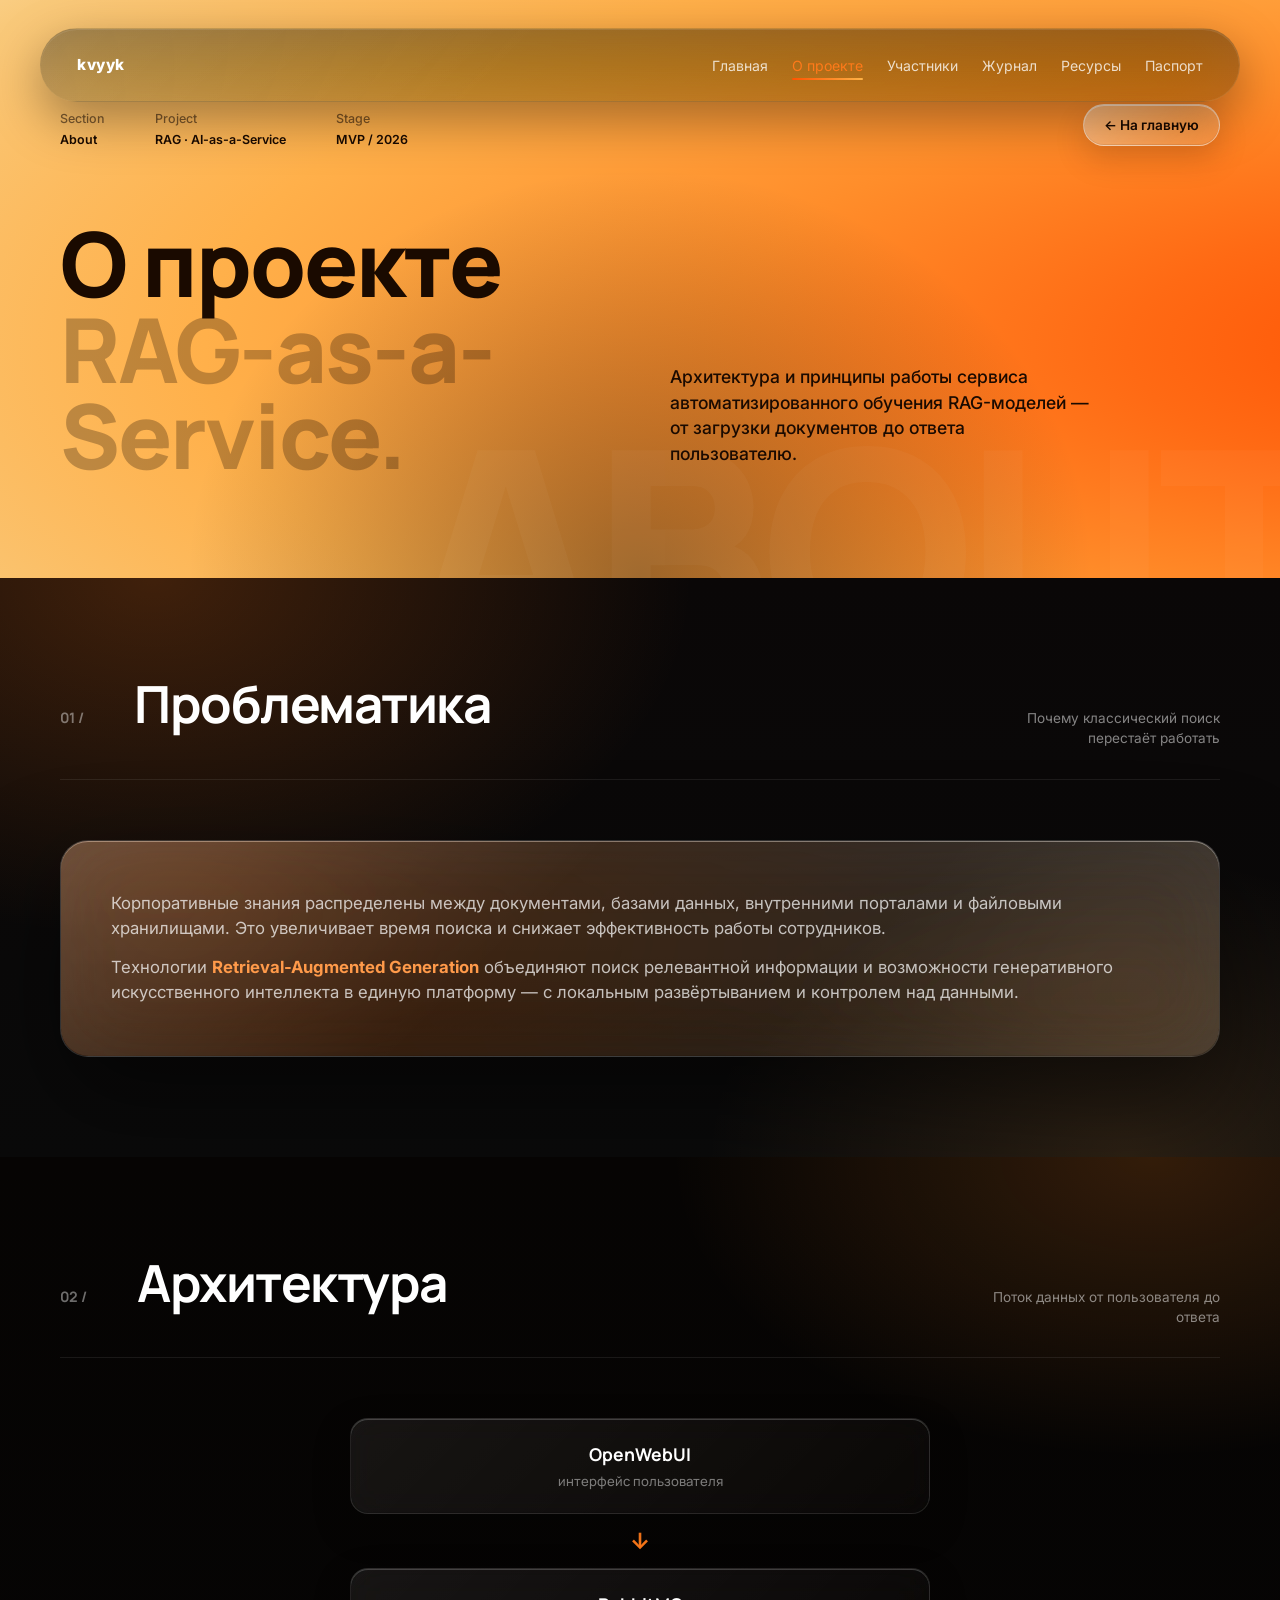
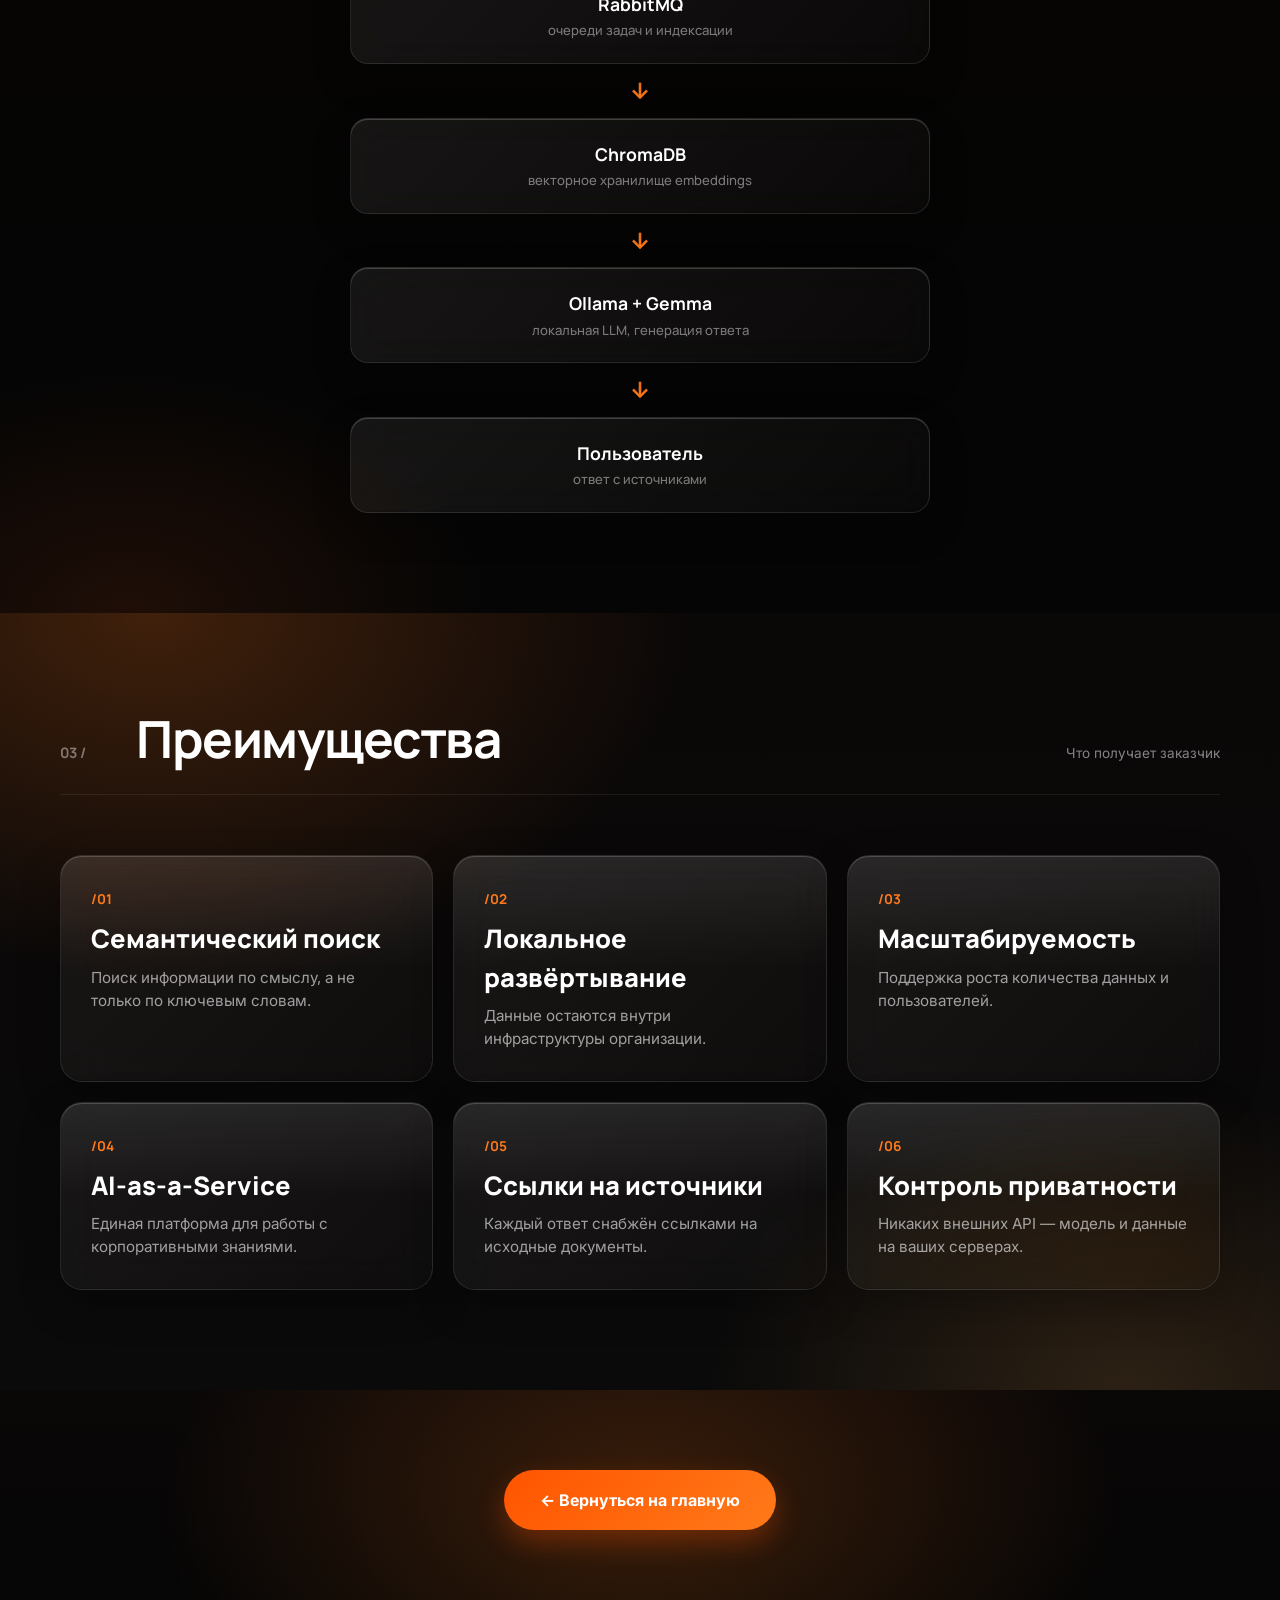
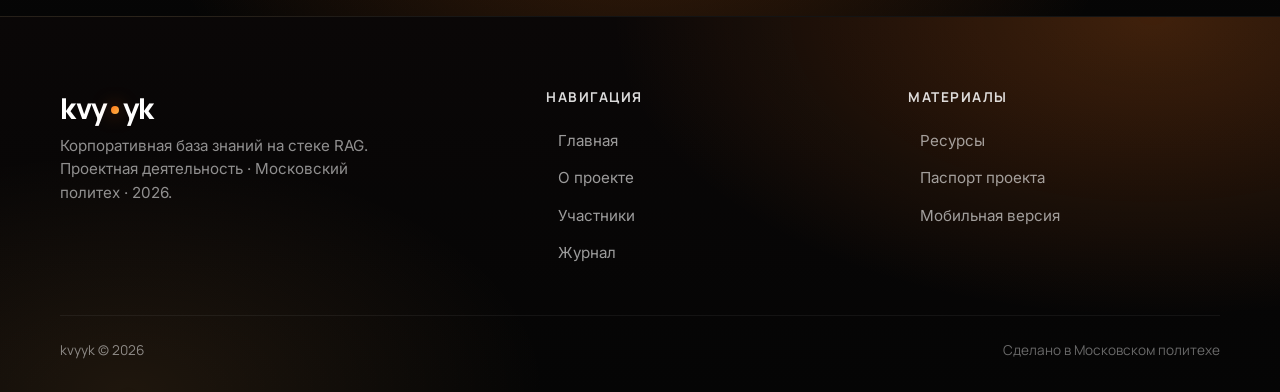
==== site/about.html @ 32741cd5 "chore: add initial project structure" ====
<!DOCTYPE html>
<html lang="ru">
<head>
    <meta charset="UTF-8">
    <meta name="viewport" content="width=device-width, initial-scale=1.0">
    <title>О проекте · kvyyk</title>
    <link rel="stylesheet" href="css/style.css">
    <link href="https://fonts.googleapis.com/css2?family=Inter:wght@300;400;500;600;700;800;900&family=Manrope:wght@400;600;700;800&display=swap" rel="stylesheet">
</head>
<body class="kvyyk-body">

<div id="progress-bar"></div>

<nav class="nb-nav">
    <div class="nb-nav-inner">
        <div class="nb-brand">kvyyk</div>
        <ul class="nb-links">
            <li><a href="index.html">Главная</a></li>
            <li><a href="about.html" class="active-link">О проекте</a></li>
            <li><a href="team.html">Участники</a></li>
            <li><a href="journal.html">Журнал</a></li>
            <li><a href="resources.html">Ресурсы</a></li>
            <li><a href="passport.html">Паспорт</a></li>
        </ul>
        
    </div>
</nav>

<!-- ============ PAGE HERO ============ -->
<section class="nb-page-hero">

    <div class="nb-page-meta">
        <div><span>Section</span><b>About</b></div>
        <div><span>Project</span><b>RAG · AI-as-a-Service</b></div>
        <div><span>Stage</span><b>MVP / 2026</b></div>
    </div>

    <a href="index.html" class="nb-page-back">← На главную</a>

    <div class="nb-page-hero-inner">
        <h1>
            О проекте<br>
            <span class="nb-ghost">RAG-as-a-Service.</span>
        </h1>
        <p class="nb-page-hero-sub">
            Архитектура и принципы работы сервиса
            автоматизированного обучения RAG-моделей —
            от загрузки документов до ответа пользователю.
        </p>
    </div>

    <div class="nb-page-bgmark">ABOUT</div>
</section>

<!-- ============ PROBLEM ============ -->
<section class="nb-sec">
    <div class="nb-container">
        <div class="nb-sec-head">
            <span class="nb-sec-tag">01 /</span>
            <h2>Проблематика</h2>
            <div class="nb-sec-aside">Почему классический поиск перестаёт работать</div>
        </div>

        <div class="nb-glass">
            <p>
                Корпоративные знания распределены между
                документами, базами данных, внутренними порталами
                и файловыми хранилищами. Это увеличивает время поиска
                и снижает эффективность работы сотрудников.
            </p>
            <p>
                Технологии <b style="color:#ff9a4a;">Retrieval-Augmented Generation</b>
                объединяют поиск релевантной информации и возможности
                генеративного искусственного интеллекта в единую платформу —
                с локальным развёртыванием и контролем над данными.
            </p>
        </div>
    </div>
</section>

<!-- ============ ARCHITECTURE ============ -->
<section class="nb-sec alt">
    <div class="nb-container">
        <div class="nb-sec-head">
            <span class="nb-sec-tag">02 /</span>
            <h2>Архитектура</h2>
            <div class="nb-sec-aside">Поток данных от пользователя до ответа</div>
        </div>

        <div class="nb-arch">
            <div class="nb-arch-item">
                OpenWebUI
                <small>интерфейс пользователя</small>
            </div>
            <div class="nb-arch-arrow">↓</div>
            <div class="nb-arch-item">
                RabbitMQ
                <small>очереди задач и индексации</small>
            </div>
            <div class="nb-arch-arrow">↓</div>
            <div class="nb-arch-item">
                ChromaDB
                <small>векторное хранилище embeddings</small>
            </div>
            <div class="nb-arch-arrow">↓</div>
            <div class="nb-arch-item">
                Ollama + Gemma
                <small>локальная LLM, генерация ответа</small>
            </div>
            <div class="nb-arch-arrow">↓</div>
            <div class="nb-arch-item">
                Пользователь
                <small>ответ с источниками</small>
            </div>
        </div>
    </div>
</section>

<!-- ============ ADVANTAGES ============ -->
<section class="nb-sec">
    <div class="nb-container">
        <div class="nb-sec-head">
            <span class="nb-sec-tag">03 /</span>
            <h2>Преимущества</h2>
            <div class="nb-sec-aside">Что получает заказчик</div>
        </div>

        <div class="nb-tech-grid">
            <div class="nb-tech">
                <span class="nb-tech-num">/01</span>
                <h4>Семантический поиск</h4>
                <p>Поиск информации по смыслу, а не только по ключевым словам.</p>
            </div>
            <div class="nb-tech">
                <span class="nb-tech-num">/02</span>
                <h4>Локальное развёртывание</h4>
                <p>Данные остаются внутри инфраструктуры организации.</p>
            </div>
            <div class="nb-tech">
                <span class="nb-tech-num">/03</span>
                <h4>Масштабируемость</h4>
                <p>Поддержка роста количества данных и пользователей.</p>
            </div>
            <div class="nb-tech">
                <span class="nb-tech-num">/04</span>
                <h4>AI-as-a-Service</h4>
                <p>Единая платформа для работы с корпоративными знаниями.</p>
            </div>
            <div class="nb-tech">
                <span class="nb-tech-num">/05</span>
                <h4>Ссылки на источники</h4>
                <p>Каждый ответ снабжён ссылками на исходные документы.</p>
            </div>
            <div class="nb-tech">
                <span class="nb-tech-num">/06</span>
                <h4>Контроль приватности</h4>
                <p>Никаких внешних API — модель и данные на ваших серверах.</p>
            </div>
        </div>
    </div>
</section>

<!-- ============ BACK ============ -->
<section class="nb-back-section">
    <a href="index.html" class="nb-back-btn">← Вернуться на главную</a>
</section>

<footer class="nb-footer">
    <div class="nb-container">
        <div class="nb-footer-grid">
            <div class="nb-footer-brand">
                <h3>kvy<span class="dot"></span>yk</h3>
                <p>Корпоративная база знаний на стеке RAG. Проектная деятельность · Московский политех · 2026.</p>
            </div>
            <div class="nb-footer-col">
                <h4>Навигация</h4>
                <ul>
                    <li><a href="index.html">Главная</a></li>
                    <li><a href="about.html">О проекте</a></li>
                    <li><a href="team.html">Участники</a></li>
                    <li><a href="journal.html">Журнал</a></li>
                </ul>
            </div>
            <div class="nb-footer-col">
                <h4>Материалы</h4>
                <ul>
                    <li><a href="resources.html">Ресурсы</a></li>
                    <li><a href="passport.html">Паспорт проекта</a></li>
                    <li><a href="mobile.html">Мобильная версия</a></li>
                </ul>
            </div>
        </div>
        <div class="nb-footer-bottom">
            <div class="nb-footer-mark">kvyyk © 2026</div>
            <div>Сделано в Московском политехе</div>
        </div>
    </div>
</footer>

<button id="scrollTopBtn">↑</button>
<script src="js/app.js"></script>
</body>
</html>
---- site/css/style.css ----
/* =========================
   RESET
========================= */
*{margin:0;padding:0;box-sizing:border-box;}
html{scroll-behavior:smooth;}

/* =========================
   LIQUID GLASS — frosted matte
   plain frosted glass: heavy blur, soft tint,
   a single diagonal sheen, warm inner glow.
========================= */
:root{
    --glass-blur: 32px;
    --glass-sat: 180%;
    --glass-tint: rgba(255,255,255,.05);
    --glass-border: rgba(255,255,255,.16);
    --glass-edge-top: rgba(255,255,255,.4);
    --glass-edge-bot: rgba(0,0,0,.22);
    --glass-glow: rgba(255,122,26,.28);
}

/* base liquid-glass — use on dark backgrounds */
.liquid{
    position:relative;
    background:
        linear-gradient(180deg,
            rgba(255,255,255,.07) 0%,
            rgba(255,255,255,.02) 60%,
            rgba(0,0,0,.05) 100%);
    backdrop-filter: blur(var(--glass-blur)) saturate(var(--glass-sat));
    -webkit-backdrop-filter: blur(var(--glass-blur)) saturate(var(--glass-sat));
    border: 1px solid var(--glass-border);
    box-shadow:
        inset 0 1px 0 var(--glass-edge-top),
        inset 0 -1px 0 var(--glass-edge-bot),
        inset 0 0 80px rgba(255,255,255,.04),
        0 30px 80px rgba(0,0,0,.4);
    overflow:hidden;
    isolation:isolate;
}
/* single diagonal sheen — catches light across the surface */
.liquid::before{
    content:"";
    position:absolute;
    inset:0;
    background:
        linear-gradient(135deg,
            rgba(255,255,255,.12) 0%,
            rgba(255,255,255,0) 35%,
            rgba(255,255,255,0) 65%,
            rgba(255,255,255,.05) 100%);
    pointer-events:none;
    border-radius:inherit;
    z-index:1;
}
/* slow-drifting warm inner glow */
.liquid::after{
    content:"";
    position:absolute;
    inset:-30%;
    background:
        radial-gradient(circle at 25% 35%,
            var(--glass-glow), transparent 55%),
        radial-gradient(circle at 75% 65%,
            rgba(255,200,140,.16), transparent 55%);
    filter:blur(60px);
    animation:liquidFlow 18s ease-in-out infinite;
    pointer-events:none;
    z-index:0;
    border-radius:inherit;
}
@keyframes liquidFlow{
    0%,100%{transform:translate(0,0) rotate(0deg);}
    33%{transform:translate(4%,-3%) rotate(60deg);}
    66%{transform:translate(-3%,4%) rotate(140deg);}
}
.liquid > *{position:relative;z-index:2;}

/* light-tinted frosted glass — for orange/light backgrounds */
.liquid-light{
    position:relative;
    background:
        linear-gradient(180deg,
            rgba(255,255,255,.4) 0%,
            rgba(255,255,255,.18) 60%,
            rgba(255,255,255,.08) 100%);
    backdrop-filter: blur(24px) saturate(180%);
    -webkit-backdrop-filter: blur(24px) saturate(180%);
    border:1px solid rgba(255,255,255,.5);
    box-shadow:
        inset 0 1px 0 rgba(255,255,255,.6),
        inset 0 -1px 0 rgba(0,0,0,.1),
        0 25px 55px rgba(80,30,0,.25);
    overflow:hidden;
    isolation:isolate;
}
.liquid-light::before{
    content:"";
    position:absolute;
    inset:0;
    background:linear-gradient(135deg,
        rgba(255,255,255,.3) 0%,
        rgba(255,255,255,0) 40%);
    pointer-events:none;
    border-radius:inherit;
    z-index:1;
}
.liquid-light > *{position:relative;z-index:2;}
body{
    font-family:'Inter',sans-serif;
    background:#0b0b0b;
    color:#0d0d0d;
    line-height:1.5;
    overflow-x:hidden;
    -webkit-font-smoothing:antialiased;
}

/* scrollbar */
::-webkit-scrollbar{width:10px;}
::-webkit-scrollbar-track{background:#0b0b0b;}
::-webkit-scrollbar-thumb{
    background:linear-gradient(180deg,#ff7a1a,#ffb347);
    border-radius:20px;
}

/* =========================
   NAV
========================= */
.nb-nav{
    position:fixed;
    top:0;left:0;right:0;
    z-index:999;
    padding:28px 40px;
    display:flex;
    justify-content:center;
    pointer-events:none;
}
.nb-nav-inner{
    pointer-events:all;
    width:100%;
    max-width:1220px;
    display:flex;
    align-items:center;
    justify-content:space-between;
    gap:24px;
    padding:22px 36px;
    min-height:74px;
    border-radius:999px;
    background:
        linear-gradient(180deg,
            rgba(20,20,20,.42),
            rgba(20,20,20,.28));
    backdrop-filter:blur(36px) saturate(140%);
    -webkit-backdrop-filter:blur(36px) saturate(140%);
    border:1px solid rgba(255,255,255,.08);
    box-shadow:
        inset 0 1px 0 rgba(255,255,255,.10),
        0 18px 50px rgba(0,0,0,.35);
    transition:transform .4s ease, background .3s ease, max-width .4s ease, box-shadow .3s;
    position:relative;
    overflow:hidden;
}
.nb-nav-inner::before{
    content:"";
    position:absolute;
    inset:0;
    background:linear-gradient(135deg,
        rgba(255,255,255,.06) 0%,
        rgba(255,255,255,0) 40%);
    pointer-events:none;
    border-radius:inherit;
}
.nb-nav-inner > *{position:relative;z-index:2;}
.nb-nav-inner.scrolled{
    max-width:980px;
    background:
        linear-gradient(180deg,
            rgba(20,20,20,.55),
            rgba(20,20,20,.38));
    box-shadow:
        inset 0 1px 0 rgba(255,255,255,.12),
        0 22px 60px rgba(0,0,0,.5);
}
.nb-brand{
    font-weight:800;
    letter-spacing:.5px;
    color:#fff;
    font-size:.95rem;
}
.nb-links{
    list-style:none;
    display:flex;
    gap:24px;
}
.nb-links a{
    color:rgba(255,255,255,.78);
    text-decoration:none;
    font-size:.88rem;
    transition:color .25s ease;
    position:relative;
}
.nb-links a::after{
    content:"";
    position:absolute;
    left:50%;bottom:-6px;
    width:0;height:2px;
    background:linear-gradient(90deg,#ff5400,#ffb347);
    border-radius:2px;
    transition:width .3s ease, left .3s ease;
}
.nb-links a:hover::after,
.nb-links a.active-link::after{
    width:100%;
    left:0;
}
.nb-links a:hover,.active-link{color:#fff !important;}
.nb-mob-btn{
    transition:transform .25s ease, box-shadow .3s ease;
}
.nb-mob-btn:hover{
    transform:scale(1.06) translateY(-1px);
    box-shadow:0 8px 24px rgba(255,255,255,.25);
}
.nb-mob-btn{
    color:#0b0b0b;
    background:#fff;
    text-decoration:none;
    padding:9px 18px;
    border-radius:999px;
    font-weight:700;
    font-size:.82rem;
}

/* =========================
   HERO — orange/amber gradient
========================= */
.nb-hero{
    position:relative;
    min-height:1180px;
    padding:140px 60px 100px;
    overflow:hidden;
    background:
        radial-gradient(ellipse 70% 60% at 65% 25%,
            #ff4d00 0%,
            #ff6a14 25%,
            #ff8d2a 45%,
            #ffb04a 65%,
            #f9c97a 85%,
            #ffe0a8 100%
        );
    color:#1a0a00;
    background-size:180% 180%;
    animation:nbGradientShift 18s ease-in-out infinite;
}
/* animated grain overlay */
.nb-hero::before{
    content:"";
    position:absolute;
    inset:0;
    background:
        radial-gradient(circle at 20% 80%,
            rgba(255,255,255,.18),transparent 30%),
        radial-gradient(circle at 80% 20%,
            rgba(255,80,0,.22),transparent 35%);
    mix-blend-mode:overlay;
    pointer-events:none;
    animation:nbBlobFloat 12s ease-in-out infinite;
    z-index:0;
}
@keyframes nbBlobFloat{
    0%,100%{transform:translate(0,0) scale(1);}
    33%{transform:translate(4%,-3%) scale(1.05);}
    66%{transform:translate(-3%,4%) scale(.97);}
}
.nb-cursor-glow{
    position:absolute;
    width:520px;height:520px;
    border-radius:50%;
    background:radial-gradient(circle,
        rgba(255,255,255,.28),
        rgba(255,255,255,0) 60%);
    transform:translate(-50%,-50%);
    pointer-events:none;
    opacity:0;
    transition:opacity .35s ease;
    mix-blend-mode:overlay;
    z-index:2;
}

/* giant translucent brand */
.nb-bg-brand{
    position:absolute;
    left:50%;top:55%;
    transform:translate(-50%,-50%);
    font-family:'Manrope',sans-serif;
    font-weight:900;
    font-size:clamp(140px,22vw,360px);
    letter-spacing:-10px;
    color:rgba(255,255,255,.18);
    pointer-events:none;
    white-space:nowrap;
    line-height:.85;
    z-index:1;
    animation:nbBrandBreath 6s ease-in-out infinite;
}
@keyframes nbBrandBreath{
    0%,100%{opacity:.5;letter-spacing:-10px;}
    50%{opacity:.85;letter-spacing:-6px;}
}

/* top meta */
.nb-meta-strip{
    position:relative;
    z-index:5;
    display:grid;
    grid-template-columns:repeat(4,1fr);
    gap:24px;
    padding-bottom:50px;
    border-bottom:1px solid rgba(0,0,0,.0);
}
.nb-meta-col{
    opacity:0;
    animation:nbFadeUp .8s ease forwards;
    display:flex;
    flex-direction:column;
    gap:2px;
    font-size:.78rem;
}
.nb-meta-col:nth-child(1){animation-delay:.05s;}
.nb-meta-col:nth-child(2){animation-delay:.15s;}
.nb-meta-col:nth-child(3){animation-delay:.25s;}
.nb-meta-col:nth-child(4){animation-delay:.35s;}
.nb-meta-label{
    color:rgba(20,8,0,.55);
    font-weight:500;
}
.nb-meta-val{
    color:#1a0a00;
    font-weight:600;
}
.nb-meta-mark{
    text-align:right;
    font-family:'Manrope',sans-serif;
    font-weight:900;
    font-size:.88rem;
    line-height:1.05;
    letter-spacing:.5px;
}
.nb-meta-mark span{display:block;}

/* hero grid */
.nb-hero-grid{
    position:relative;
    z-index:5;
    display:grid;
    grid-template-columns:1.4fr 1fr;
    gap:60px;
    align-items:start;
    margin-top:30px;
}
.nb-headline{
    font-family:'Manrope',sans-serif;
    font-size:clamp(48px,6.2vw,100px);
    font-weight:800;
    line-height:.96;
    letter-spacing:-2px;
    color:#1a0a00;
    opacity:0;
    animation:nbHeadlineIn 1s .1s cubic-bezier(.2,.8,.2,1) forwards;
}
@keyframes nbHeadlineIn{
    0%{opacity:0;transform:translateY(30px);filter:blur(8px);}
    100%{opacity:1;transform:translateY(0);filter:blur(0);}
}
.nb-ghost{
    color:rgba(26,10,0,.28);
    font-weight:800;
    display:inline-block;
    animation:nbGhostBreath 5s ease-in-out infinite;
}
@keyframes nbGhostBreath{
    0%,100%{color:rgba(26,10,0,.28);}
    50%{color:rgba(26,10,0,.42);}
}
.nb-sub{
    font-size:1.15rem;
    color:#1a0a00;
    max-width:380px;
    margin-top:14px;
    line-height:1.4;
    font-weight:500;
    opacity:0;
    animation:nbFadeUp 1s .35s ease forwards;
}
@keyframes nbFadeUp{
    0%{opacity:0;transform:translateY(20px);}
    100%{opacity:1;transform:translateY(0);}
}

/* side meta — plain text */
.nb-side{
    position:absolute;
    z-index:5;
    font-size:.78rem;
    color:#1a0a00;
    display:flex;
    flex-direction:column;
    gap:140px;
    max-width:160px;
    opacity:0;
    animation:nbFadeUp .9s .4s ease forwards;
}
.nb-side-left{
    left:60px;
    top:440px;
}
.nb-side-right{
    right:60px;
    top:420px;
    text-align:right;
}
.nb-side-row{display:flex;flex-direction:column;gap:2px;}
.nb-side-row-mid{margin-top:0;}
.nb-side-label{color:rgba(20,8,0,.55);font-weight:500;}
.nb-side-val{color:#1a0a00;font-weight:600;line-height:1.4;}

/* hide side-meta when viewport can't fit them next to phone */
@media(max-width:1400px){
    .nb-side{display:none;}
}

/* ==========================================
   ANDROID PHONE — RAG UI in center
========================================== */
.nb-phone-wrap{
    position:relative;
    z-index:3;
    width:100%;
    display:flex;
    justify-content:center;
    margin-top:0;
    opacity:0;
    animation:nbPhoneIntro 1.2s .2s cubic-bezier(.2,.8,.2,1) forwards;
}
@keyframes nbPhoneIntro{
    0%{opacity:0;transform:translateY(40px) scale(.92) rotateX(8deg);}
    100%{opacity:1;transform:translateY(0) scale(1) rotateX(0);}
}
.nb-phone-glow{
    position:absolute;
    width:520px;height:520px;
    top:80px;left:50%;
    transform:translateX(-50%);
    background:radial-gradient(circle,
        rgba(255,80,0,.45),
        rgba(255,80,0,0) 65%);
    filter:blur(40px);
    pointer-events:none;
    animation:nbGlowPulse 4s ease-in-out infinite;
}
@keyframes nbGlowPulse{
    0%,100%{opacity:.7;transform:translateX(-50%) scale(1);}
    50%{opacity:1;transform:translateX(-50%) scale(1.15);}
}

.nb-phone{
    position:relative;
    width:300px;
    height:620px;
    background:#0d0d0d;
    border-radius:46px;
    padding:14px 10px 10px;
    box-shadow:
        0 0 0 3px #1a1a1a,
        0 0 0 5px rgba(255,255,255,.08),
        0 30px 80px rgba(80,30,0,.55),
        inset 0 0 0 2px rgba(255,255,255,.04);
    display:flex;
    flex-direction:column;
    overflow:hidden;
    color:#fff;
    font-family:'Inter',sans-serif;
    animation:nbPhoneFloat 6s ease-in-out infinite;
    transition:transform .4s ease;
}
@keyframes nbPhoneFloat{
    0%,100%{transform:translateY(0) rotate(-.5deg);}
    50%{transform:translateY(-14px) rotate(.5deg);}
}
.nb-phone:hover{
    animation-play-state:paused;
    transform:translateY(-10px) scale(1.02);
}
.nb-phone-notch{
    position:absolute;
    top:8px;left:50%;
    transform:translateX(-50%);
    width:100px;height:26px;
    background:#000;
    border-radius:18px;
    z-index:10;
}

/* status bar */
.nb-status{
    display:flex;
    justify-content:space-between;
    align-items:center;
    padding:4px 16px 8px;
    font-size:11px;
    font-weight:600;
    color:#fff;
}
.nb-status-time{font-weight:700;}
.nb-status-icons{display:flex;align-items:center;gap:4px;}
.nb-dot{width:4px;height:4px;border-radius:50%;background:#fff;}
.nb-dot.dark{background:#0d0d0d;}
.nb-bat{
    width:18px;height:9px;
    border:1px solid #fff;
    border-radius:2px;
    position:relative;
    background:linear-gradient(90deg,#fff 70%,transparent 70%);
}
.nb-bat.dark{
    border-color:#0d0d0d;
    background:linear-gradient(90deg,#0d0d0d 70%,transparent 70%);
}

/* app header */
.nb-app-head{
    display:flex;
    align-items:center;
    gap:10px;
    padding:6px 14px 12px;
    border-bottom:1px solid rgba(255,255,255,.06);
}
.nb-app-burger{
    display:flex;
    flex-direction:column;
    gap:3px;
    cursor:pointer;
}
.nb-app-burger span{
    width:16px;height:2px;
    background:#fff;
    border-radius:2px;
}
.nb-app-title{
    flex:1;
    display:flex;
    flex-direction:column;
    line-height:1.1;
}
.nb-app-name{font-weight:700;font-size:13px;}
.nb-app-sub{font-size:10px;color:#ff9a4a;}
.nb-app-avatar{
    width:28px;height:28px;
    border-radius:50%;
    background:linear-gradient(135deg,#ff7a1a,#ffb347);
    color:#1a0a00;
    font-size:10px;
    font-weight:800;
    display:flex;
    align-items:center;
    justify-content:center;
}

/* chat area */
.nb-chat{
    flex:1;
    padding:12px;
    display:flex;
    flex-direction:column;
    gap:10px;
    overflow:hidden;
    background:
        radial-gradient(circle at 20% 0%,
            rgba(255,90,0,.10),
            transparent 50%),
        #0d0d0d;
}
.nb-chat-pill{
    align-self:center;
    font-size:9px;
    padding:3px 10px;
    border-radius:999px;
    background:rgba(255,255,255,.06);
    color:rgba(255,255,255,.55);
    font-weight:500;
}

.nb-msg{
    display:flex;
    gap:6px;
    align-items:flex-start;
    opacity:0;
    animation:nbMsgIn .55s cubic-bezier(.2,.8,.2,1) forwards;
}
.nb-chat .nb-chat-pill{
    opacity:0;
    animation:nbMsgIn .55s 1s ease forwards;
}
.nb-chat .nb-msg:nth-of-type(2){animation-delay:1.4s;}
.nb-chat .nb-msg:nth-of-type(3){animation-delay:2.4s;}
.nb-chat .nb-msg:nth-of-type(4){animation-delay:3.4s;}
@keyframes nbMsgIn{
    0%{opacity:0;transform:translateY(12px) scale(.96);}
    100%{opacity:1;transform:translateY(0) scale(1);}
}
.nb-msg-user{justify-content:flex-end;}
.nb-msg-bot{justify-content:flex-start;}

.nb-bot-avatar{
    width:22px;height:22px;
    border-radius:50%;
    background:#1a1a1a;
    border:1px solid rgba(255,122,26,.5);
    display:flex;
    align-items:center;
    justify-content:center;
    flex-shrink:0;
}
.nb-bot-avatar svg{width:12px;height:12px;}
.nb-bot-avatar-typing{
    animation:pulseGlow 1.4s infinite;
}
@keyframes pulseGlow{
    0%,100%{box-shadow:0 0 0 0 rgba(255,122,26,.5);}
    50%{box-shadow:0 0 0 4px rgba(255,122,26,0);}
}

.nb-bubble{
    max-width:78%;
    padding:9px 11px;
    border-radius:14px;
    font-size:11.5px;
    line-height:1.35;
}
.nb-bubble-user{
    background:linear-gradient(135deg,#ff7a1a,#ff5400);
    color:#fff;
    border-bottom-right-radius:4px;
    font-weight:500;
}
.nb-bubble-bot{
    background:#1a1a1a;
    border:1px solid rgba(255,255,255,.06);
    color:rgba(255,255,255,.92);
    border-bottom-left-radius:4px;
}
.nb-bubble-bot p{margin:0 0 6px;}
.nb-bubble-bot b{color:#ff9a4a;font-weight:700;}
.nb-bubble-list{
    list-style:none;
    margin:6px 0;
    padding:0;
    display:flex;
    flex-direction:column;
    gap:3px;
}
.nb-bubble-list li{
    font-size:10.5px;
    padding-left:10px;
    position:relative;
    color:rgba(255,255,255,.85);
}
.nb-bubble-list li::before{
    content:"";
    position:absolute;
    left:0;top:6px;
    width:4px;height:4px;
    border-radius:50%;
    background:#ff7a1a;
}

/* sources */
.nb-sources{
    display:flex;
    flex-wrap:wrap;
    gap:4px;
    margin-top:8px;
    padding-top:8px;
    border-top:1px dashed rgba(255,255,255,.08);
}
.nb-source-chip{
    display:inline-flex;
    align-items:center;
    gap:4px;
    padding:3px 7px 3px 3px;
    border-radius:999px;
    background:rgba(255,122,26,.12);
    border:1px solid rgba(255,122,26,.3);
    font-size:9.5px;
    color:#ffb377;
    font-weight:500;
}
.nb-source-num{
    width:13px;height:13px;
    border-radius:50%;
    background:#ff7a1a;
    color:#fff;
    display:flex;
    align-items:center;
    justify-content:center;
    font-size:8.5px;
    font-weight:700;
}

/* typing dots */
.nb-bubble-typing{
    display:flex;
    gap:4px;
    padding:10px 12px;
}
.nb-typ{
    width:6px;height:6px;
    border-radius:50%;
    background:#ff7a1a;
    animation:typ 1.2s infinite;
}
.nb-typ:nth-child(2){animation-delay:.2s;}
.nb-typ:nth-child(3){animation-delay:.4s;}
@keyframes typ{
    0%,60%,100%{opacity:.3;transform:translateY(0);}
    30%{opacity:1;transform:translateY(-3px);}
}

/* composer */
.nb-composer{
    display:flex;
    align-items:center;
    gap:6px;
    padding:8px 10px 6px;
    background:#0d0d0d;
    border-top:1px solid rgba(255,255,255,.06);
}
.nb-comp-btn,.nb-comp-mic{
    width:30px;height:30px;
    border-radius:50%;
    border:none;
    cursor:pointer;
    display:flex;
    align-items:center;
    justify-content:center;
    flex-shrink:0;
}
.nb-comp-btn{
    background:rgba(255,255,255,.08);
    color:#fff;
    font-size:14px;
}
.nb-comp-mic{
    background:linear-gradient(135deg,#ff7a1a,#ff5400);
}
.nb-comp-mic svg{width:14px;height:14px;}
.nb-comp-field{
    flex:1;
    height:30px;
    border-radius:999px;
    background:rgba(255,255,255,.06);
    border:1px solid rgba(255,255,255,.08);
    padding:0 12px;
    display:flex;
    align-items:center;
    font-size:11px;
    color:rgba(255,255,255,.45);
}

.nb-home-ind{
    width:80px;height:4px;
    border-radius:4px;
    background:rgba(255,255,255,.6);
    margin:6px auto 0;
}
.nb-home-ind.dark{background:rgba(0,0,0,.3);}

/* floating FABs */
.nb-fab-stack{
    position:absolute;
    right:80px;
    bottom:120px;
    display:flex;
    flex-direction:column;
    gap:14px;
    z-index:5;
}
.nb-fab{
    width:58px;height:58px;
    border-radius:50%;
    background:
        radial-gradient(circle at 35% 30%,
            rgba(255,255,255,.16),
            rgba(255,255,255,.04) 60%,
            rgba(0,0,0,.05) 100%);
    backdrop-filter:blur(28px) saturate(160%);
    -webkit-backdrop-filter:blur(28px) saturate(160%);
    border:1px solid rgba(255,255,255,.20);
    display:flex;
    align-items:center;
    justify-content:center;
    color:#fff;
    font-weight:600;
    font-size:1rem;
    box-shadow:
        inset 0 1px 0 rgba(255,255,255,.22),
        0 16px 38px rgba(0,0,0,.35),
        0 0 0 1px rgba(255,255,255,.04);
    cursor:pointer;
    transition:transform .4s cubic-bezier(.2,.8,.2,1),
               box-shadow .4s cubic-bezier(.2,.8,.2,1),
               border-color .3s;
    opacity:0;
    animation:nbFabIn .8s ease forwards, nbFabFloat 4s ease-in-out infinite;
    position:relative;
    overflow:hidden;
    isolation:isolate;
}
/* soft diagonal sheen */
.nb-fab::before{
    content:"";
    position:absolute;
    inset:0;
    background:linear-gradient(135deg,
        rgba(255,255,255,.10) 0%,
        rgba(255,255,255,0) 45%);
    pointer-events:none;
    border-radius:inherit;
    z-index:1;
}
/* warm halo on hover */
.nb-fab::after{
    content:"";
    position:absolute;
    inset:-4px;
    border-radius:inherit;
    background:radial-gradient(circle,
        rgba(255,122,26,.55), transparent 70%);
    opacity:0;
    transition:opacity .4s ease;
    z-index:-1;
    pointer-events:none;
    filter:blur(10px);
}
.nb-fab > *{position:relative;z-index:2;}
.nb-fab:nth-child(1){animation-delay:.6s,1s;}
.nb-fab:nth-child(2){animation-delay:.75s,1.4s;}
.nb-fab:nth-child(3){animation-delay:.9s,1.8s;}
@keyframes nbFabIn{
    0%{opacity:0;transform:translateX(20px) scale(.7);}
    100%{opacity:1;transform:translateX(0) scale(1);}
}
@keyframes nbFabFloat{
    0%,100%{transform:translateY(0);}
    50%{transform:translateY(-6px);}
}
.nb-fab:hover{
    transform:scale(1.12);
    border-color:rgba(255,170,80,.45);
    box-shadow:
        inset 0 1px 0 rgba(255,255,255,.28),
        0 22px 50px rgba(255,90,20,.35),
        0 0 0 1px rgba(255,170,80,.3);
}
.nb-fab:hover::after{opacity:1;}
.nb-fab:active{transform:scale(.96);transition-duration:.15s;}

/* =========================
   DARK INSIGHTS BLOCK
========================= */
.nb-dark{
    background:#0a0707;
    color:#fff;
    padding:80px 60px 120px;
    position:relative;
    overflow:hidden;
    isolation:isolate;
}
/* drifting, blurred gradient blobs — animated out-of-focus backdrop */
.nb-dark::before{
    content:"";
    position:absolute;
    inset:-25%;
    background:
        radial-gradient(closest-side at 22% 28%,
            rgba(255,122,26,1), transparent 70%),
        radial-gradient(closest-side at 78% 18%,
            rgba(255,90,20,.95), transparent 70%),
        radial-gradient(closest-side at 65% 72%,
            rgba(255,170,80,.9), transparent 70%),
        radial-gradient(closest-side at 18% 80%,
            rgba(220,60,10,.85), transparent 70%),
        radial-gradient(closest-side at 50% 50%,
            rgba(255,140,40,.7), transparent 75%);
    filter:blur(90px) saturate(170%);
    animation:nbDarkDrift 22s ease-in-out infinite;
    pointer-events:none;
    z-index:0;
}
/* very subtle vignette so text stays readable but color reads through */
.nb-dark::after{
    content:"";
    position:absolute;
    inset:0;
    background:
        radial-gradient(ellipse at center,
            transparent 55%,
            rgba(0,0,0,.35) 100%);
    pointer-events:none;
    z-index:0;
}
.nb-dark > *{position:relative;z-index:1;}
@keyframes nbDarkDrift{
    0%,100%{transform:translate(0,0) scale(1);filter:blur(110px) saturate(140%) hue-rotate(0deg);}
    33%{transform:translate(3%,-2%) scale(1.08);filter:blur(120px) saturate(150%) hue-rotate(-8deg);}
    66%{transform:translate(-2%,3%) scale(.96);filter:blur(100px) saturate(135%) hue-rotate(6deg);}
}
.nb-dark-meta{
    display:flex;
    justify-content:space-between;
    font-size:.78rem;
    color:rgba(255,255,255,.45);
    padding-bottom:60px;
    border-bottom:1px solid rgba(255,255,255,.06);
}
.nb-dark-grid{
    display:grid;
    grid-template-columns:200px 1fr;
    gap:40px;
    margin-top:60px;
    align-items:start;
}
.nb-dark-num{
    font-family:'Manrope',sans-serif;
    font-weight:700;
    font-size:.95rem;
    color:rgba(255,255,255,.55);
}
.nb-dark-num-label{
    color:#fff;
    margin-top:6px;
    font-weight:700;
}
.nb-insights-tag{
    display:inline-flex;
    align-items:center;
    gap:8px;
    font-size:.85rem;
    color:rgba(255,255,255,.85);
    margin-bottom:30px;
    padding:6px 16px 6px 6px;
    border:1px solid rgba(255,255,255,.16);
    border-radius:999px;
    background:
        linear-gradient(135deg,
            rgba(255,255,255,.08),
            rgba(255,255,255,.02));
    backdrop-filter:blur(18px) saturate(180%);
    -webkit-backdrop-filter:blur(18px) saturate(180%);
    box-shadow:
        inset 0 1px 0 rgba(255,255,255,.22),
        inset 0 -1px 0 rgba(0,0,0,.15),
        0 10px 30px rgba(0,0,0,.3);
}
.nb-ins-ico{
    width:22px;height:22px;
    border-radius:50%;
    background:rgba(255,255,255,.1);
    display:inline-flex;
    align-items:center;
    justify-content:center;
}
.nb-dark-headline h2{
    font-family:'Manrope',sans-serif;
    font-weight:700;
    font-size:clamp(34px,4.5vw,68px);
    line-height:1.05;
    letter-spacing:-1.5px;
}
.nb-muted{color:rgba(255,255,255,.42);}

/* second phone */
.nb-phone2-wrap{
    position:relative;
    margin-top:80px;
    display:flex;
    justify-content:center;
    align-items:center;
    gap:60px;
}
.nb-phone-dark{
    background:#fafafa;
    color:#0d0d0d;
    box-shadow:
        0 0 0 3px #1a1a1a,
        0 0 0 5px rgba(255,255,255,.05),
        0 30px 80px rgba(0,0,0,.6);
}
.nb-phone-dark .nb-status{color:#0d0d0d;}
.nb-phone-dark .nb-phone-notch{background:#0d0d0d;}
.nb-app-head-dark{
    border-bottom:1px solid rgba(0,0,0,.06);
    justify-content:space-between;
}
.nb-brand-mini{
    font-family:'Manrope',sans-serif;
    font-weight:800;
    color:#0d0d0d;
    font-size:13px;
    letter-spacing:.5px;
}
.nb-app-avatar-dark{
    background:linear-gradient(135deg,#ff7a1a,#ff5400);
    color:#fff;
}

.nb-search-bar{
    margin:14px 14px 0;
    padding:10px 12px;
    border-radius:999px;
    background:#fff;
    border:1px solid rgba(255,122,26,.5);
    display:flex;
    align-items:center;
    justify-content:space-between;
    font-size:11px;
    color:#5a5a5a;
    box-shadow:0 0 0 4px rgba(255,122,26,.08);
}
.nb-search-text b{color:#0d0d0d;font-weight:700;}
.nb-search-mic{
    width:22px;height:22px;
    border-radius:50%;
    background:linear-gradient(135deg,#ff7a1a,#ff5400);
    color:transparent;
    display:flex;
    align-items:center;
    justify-content:center;
    box-shadow:inset 0 0 0 4px rgba(255,255,255,.4);
}

.nb-tabs{
    display:flex;
    gap:12px;
    padding:14px 14px 6px;
    font-size:13px;
    font-weight:700;
}
.nb-tab{
    color:rgba(0,0,0,.4);
    display:flex;
    align-items:center;
    gap:4px;
}
.nb-tab-active{color:#0d0d0d;position:relative;}
.nb-tab-badge{
    font-size:8.5px;
    color:#ff5400;
    padding:1px 5px;
    background:rgba(255,84,0,.12);
    border-radius:4px;
    font-weight:700;
}
.nb-tab-soon{
    font-size:8.5px;
    color:rgba(0,0,0,.35);
    padding:1px 5px;
    border:1px solid rgba(0,0,0,.15);
    border-radius:4px;
    font-weight:600;
}

.nb-cards-row{
    display:flex;
    gap:8px;
    padding:8px 14px;
    overflow:hidden;
}
.nb-kb-card{
    flex:1;
    aspect-ratio:.7;
    border-radius:16px;
    position:relative;
    overflow:hidden;
    display:flex;
    align-items:flex-end;
    padding:8px;
}
.nb-kb-1{background:linear-gradient(135deg,#5b3a2b,#2a1810);}
.nb-kb-2{background:linear-gradient(135deg,#2dd4bf,#0e7490);}
.nb-kb-3{background:linear-gradient(135deg,#fb923c,#9a3412);}
.nb-kb-add{
    position:absolute;
    top:8px;right:8px;
    width:20px;height:20px;
    border-radius:50%;
    background:rgba(255,255,255,.25);
    color:#fff;
    display:flex;
    align-items:center;
    justify-content:center;
    font-size:14px;
}
.nb-kb-label{
    color:#fff;
    font-size:10px;
    font-weight:700;
}

.nb-bottom-bar{
    margin-top:auto;
    display:flex;
    align-items:center;
    justify-content:space-between;
    padding:10px 14px;
    background:#0d0d0d;
    border-radius:18px;
    margin:8px;
    color:#fff;
}
.nb-bb-item{
    display:flex;
    align-items:center;
    gap:6px;
    font-size:10.5px;
    font-weight:600;
}
.nb-bb-ico{color:#ff7a1a;}
.nb-bb-play{
    width:26px;height:26px;
    border-radius:50%;
    background:linear-gradient(135deg,#ff7a1a,#ff5400);
    display:flex;
    align-items:center;
    justify-content:center;
    font-size:9px;
    color:#fff;
}

/* create bubble next to phone */
.nb-create-bubble{
    width:130px;height:130px;
    border-radius:50%;
    background:
        radial-gradient(circle at 35% 30%,
            rgba(255,255,255,.18),
            rgba(255,255,255,.05) 60%,
            rgba(0,0,0,.05) 100%);
    backdrop-filter:blur(32px) saturate(160%);
    -webkit-backdrop-filter:blur(32px) saturate(160%);
    border:1px solid rgba(255,255,255,.22);
    color:#fff;
    display:flex;
    flex-direction:column;
    align-items:center;
    justify-content:center;
    text-align:center;
    font-weight:600;
    font-size:.82rem;
    letter-spacing:.2px;
    gap:8px;
    box-shadow:
        inset 0 1px 0 rgba(255,255,255,.25),
        0 24px 60px rgba(0,0,0,.4),
        0 0 0 1px rgba(255,255,255,.04);
    position:relative;
    overflow:hidden;
    isolation:isolate;
    animation:nbFabFloat 5s ease-in-out infinite;
    cursor:pointer;
    transition:transform .4s cubic-bezier(.2,.8,.2,1),
               box-shadow .4s cubic-bezier(.2,.8,.2,1),
               border-color .3s;
}
/* very soft diagonal sheen — no bright top half */
.nb-create-bubble::before{
    content:"";
    position:absolute;
    inset:0;
    background:linear-gradient(135deg,
        rgba(255,255,255,.10) 0%,
        rgba(255,255,255,0) 45%);
    pointer-events:none;
    border-radius:inherit;
    z-index:1;
}
/* warm halo that blooms on hover */
.nb-create-bubble::after{
    content:"";
    position:absolute;
    inset:-6px;
    border-radius:inherit;
    background:radial-gradient(circle,
        rgba(255,122,26,.5), transparent 70%);
    opacity:0;
    transition:opacity .4s ease;
    z-index:-1;
    pointer-events:none;
    filter:blur(14px);
}
.nb-create-bubble:hover{
    transform:scale(1.06);
    border-color:rgba(255,170,80,.4);
    box-shadow:
        inset 0 1px 0 rgba(255,255,255,.3),
        0 30px 70px rgba(255,90,20,.3),
        0 0 0 1px rgba(255,170,80,.25);
}
.nb-create-bubble:hover::after{opacity:1;}
.nb-create-bubble > *{position:relative;z-index:2;}
.nb-cb-plus{
    width:38px;height:38px;
    border-radius:50%;
    border:1.5px solid rgba(255,170,80,.85);
    color:#ffb347;
    display:flex;
    align-items:center;
    justify-content:center;
    font-size:18px;
    background:rgba(255,122,26,.12);
    box-shadow:
        inset 0 0 12px rgba(255,170,80,.2),
        0 0 14px rgba(255,122,26,.25);
}

.nb-about-block{
    max-width:380px;
    margin:80px 0 0 200px;
    color:rgba(255,255,255,.65);
    font-size:.95rem;
    line-height:1.5;
    border-top:1px solid rgba(255,255,255,.08);
    padding-top:20px;
}

/* =========================
   KPI + TECH SECTIONS
========================= */
.nb-section{
    position:relative;
    background:
        radial-gradient(900px 600px at 85% 0%,
            rgba(255,122,26,.18), transparent 60%),
        radial-gradient(700px 500px at 15% 100%,
            rgba(255,170,80,.12), transparent 60%),
        linear-gradient(180deg, #0a0707 0%, #0a0a0a 100%);
    color:#fff;
    padding:80px 60px;
    overflow:hidden;
}
.nb-container{
    max-width:1320px;
    margin:0 auto;
}
.nb-num-row{
    display:flex;
    align-items:baseline;
    gap:20px;
    margin-bottom:50px;
    padding-bottom:30px;
    border-bottom:1px solid rgba(255,255,255,.08);
}
.nb-num-tag{
    font-family:'Manrope',sans-serif;
    color:rgba(255,255,255,.4);
    font-weight:700;
    font-size:.9rem;
}
.nb-num-row h3{
    font-family:'Manrope',sans-serif;
    font-weight:700;
    font-size:clamp(28px,3vw,44px);
    letter-spacing:-1px;
}

.nb-kpi-grid{
    display:grid;
    grid-template-columns:repeat(4,1fr);
    gap:1px;
    background:rgba(255,255,255,.12);
    border:1px solid rgba(255,255,255,.12);
    border-radius:24px;
    overflow:hidden;
    box-shadow:
        inset 0 1px 0 rgba(255,255,255,.18),
        0 30px 70px rgba(0,0,0,.4);
    backdrop-filter:blur(20px) saturate(180%);
    -webkit-backdrop-filter:blur(20px) saturate(180%);
}
.nb-kpi{
    background:
        linear-gradient(135deg,
            rgba(255,255,255,.04),
            rgba(255,255,255,.01));
    padding:40px 30px;
    display:flex;
    flex-direction:column;
    gap:8px;
    transition:background .4s ease;
    position:relative;
    overflow:hidden;
}
.nb-kpi::before{
    content:"";
    position:absolute;
    top:-50%;left:-50%;
    width:200%;height:200%;
    background:radial-gradient(circle,rgba(255,122,26,.18),transparent 30%);
    opacity:0;
    transform:scale(.5);
    transition:transform .6s ease, opacity .4s ease;
    pointer-events:none;
}
.nb-kpi:hover{background:#141414;}
.nb-kpi:hover::before{opacity:1;transform:scale(1);}
.nb-kpi:hover .nb-kpi-val{
    transform:translateY(-4px);
    letter-spacing:-2px;
}
.nb-kpi-val{transition:transform .4s ease, letter-spacing .4s ease;}
.nb-kpi-val{
    font-family:'Manrope',sans-serif;
    font-weight:800;
    font-size:clamp(48px,5vw,80px);
    line-height:1;
    background:linear-gradient(135deg,#ff7a1a,#ffb347);
    -webkit-background-clip:text;
    background-clip:text;
    color:transparent;
}
.nb-kpi-val i{font-size:.5em;font-style:normal;color:rgba(255,255,255,.4);margin-left:4px;}
.nb-kpi-lbl{
    color:rgba(255,255,255,.65);
    font-size:.95rem;
}

.nb-tech-grid{
    display:grid;
    grid-template-columns:repeat(3,1fr);
    gap:20px;
}
.nb-tech{
    background:
        linear-gradient(135deg,
            rgba(255,255,255,.06),
            rgba(255,255,255,.02));
    backdrop-filter:blur(20px) saturate(180%);
    -webkit-backdrop-filter:blur(20px) saturate(180%);
    border:1px solid rgba(255,255,255,.10);
    border-radius:22px;
    padding:30px;
    transition:transform .35s cubic-bezier(.2,.8,.2,1), border-color .25s, background .3s, box-shadow .3s;
    position:relative;
    overflow:hidden;
    box-shadow:
        inset 0 1px 0 rgba(255,255,255,.18),
        inset 0 -1px 0 rgba(0,0,0,.18),
        0 14px 40px rgba(0,0,0,.25);
    isolation:isolate;
}
.nb-tech::before{
    content:"";
    position:absolute;
    top:0;left:0;right:0;
    height:50%;
    background:linear-gradient(180deg,
        rgba(255,255,255,.08),
        transparent);
    pointer-events:none;
    z-index:0;
}
.nb-tech > *{position:relative;z-index:2;}
.nb-tech::after{
    content:"";
    position:absolute;
    inset:0;
    border-radius:22px;
    background:radial-gradient(circle at var(--mx,50%) var(--my,50%),
        rgba(255,122,26,.16),transparent 50%);
    opacity:0;
    transition:opacity .3s;
    pointer-events:none;
}
.nb-tech:hover{
    border-color:#ff7a1a;
    transform:translateY(-8px);
    background:#161616;
}
.nb-tech:hover::after{opacity:1;}
.nb-tech-num{
    color:#ff7a1a;
    font-weight:700;
    font-size:.85rem;
    font-family:'Manrope',sans-serif;
}
.nb-tech h4{
    font-family:'Manrope',sans-serif;
    font-weight:800;
    font-size:1.6rem;
    margin:10px 0 8px;
}
.nb-tech p{color:rgba(255,255,255,.6);font-size:.95rem;}

/* =========================
   MOBILE SHOWCASE SECTION
========================= */
.nb-showcase{
    position:relative;
    padding:140px 60px 160px;
    background:
        radial-gradient(ellipse at 20% 30%,
            rgba(255,84,0,.22),transparent 50%),
        radial-gradient(ellipse at 80% 70%,
            rgba(255,184,77,.18),transparent 50%),
        #050505;
    overflow:hidden;
}
.nb-showcase::before{
    content:"";
    position:absolute;
    inset:0;
    background:
        radial-gradient(circle at 30% 50%,rgba(255,122,26,.10),transparent 40%),
        radial-gradient(circle at 70% 50%,rgba(255,200,100,.08),transparent 40%);
    animation:nbBlobFloat 14s ease-in-out infinite;
    pointer-events:none;
}
.nb-showcase-inner{
    position:relative;
    max-width:1320px;
    margin:0 auto;
    display:grid;
    grid-template-columns:1fr 360px 1fr;
    gap:60px;
    align-items:center;
}
.nb-showcase-head{
    text-align:center;
    margin-bottom:80px;
    position:relative;
}
.nb-showcase-eyebrow{
    display:inline-flex;
    align-items:center;
    gap:8px;
    padding:8px 20px 8px 8px;
    border-radius:999px;
    margin-bottom:24px;
    color:#fff;
    font-size:.85rem;
    font-weight:600;
    background:
        linear-gradient(135deg,
            rgba(255,255,255,.10),
            rgba(255,255,255,.03));
    backdrop-filter:blur(20px) saturate(180%);
    -webkit-backdrop-filter:blur(20px) saturate(180%);
    border:1px solid rgba(255,255,255,.16);
    box-shadow:
        inset 0 1px 0 rgba(255,255,255,.25),
        0 10px 30px rgba(0,0,0,.3);
}
.nb-showcase-eyebrow span:first-child{
    width:26px;height:26px;
    border-radius:50%;
    background:linear-gradient(135deg,#ff7a1a,#ff5400);
    color:#fff;
    display:inline-flex;
    align-items:center;
    justify-content:center;
    font-size:.85rem;
    box-shadow:0 0 14px rgba(255,84,0,.5);
}
.nb-showcase-head h2{
    font-family:'Manrope',sans-serif;
    font-weight:800;
    font-size:clamp(40px,5vw,80px);
    letter-spacing:-2px;
    line-height:1;
    color:#fff;
    max-width:780px;
    margin:0 auto 16px;
}
.nb-showcase-head h2 .nb-muted{
    background:linear-gradient(135deg,#ff7a1a,#ffb347);
    -webkit-background-clip:text;
    background-clip:text;
    color:transparent;
}
.nb-showcase-head p{
    color:rgba(255,255,255,.65);
    max-width:560px;
    margin:0 auto;
    font-size:1.05rem;
}

/* feature columns flanking the phone */
.nb-feat-col{
    display:flex;
    flex-direction:column;
    gap:18px;
}
.nb-feat-col-left{align-items:flex-end;text-align:right;}
.nb-feat-col-right{align-items:flex-start;text-align:left;}
.nb-feat-pill{
    width:100%;
    max-width:300px;
    padding:18px 22px;
    border-radius:22px;
    background:
        linear-gradient(135deg,
            rgba(255,255,255,.08),
            rgba(255,255,255,.02));
    backdrop-filter:blur(22px) saturate(180%);
    -webkit-backdrop-filter:blur(22px) saturate(180%);
    border:1px solid rgba(255,255,255,.14);
    box-shadow:
        inset 0 1px 0 rgba(255,255,255,.22),
        inset 0 -1px 0 rgba(0,0,0,.18),
        0 18px 40px rgba(0,0,0,.32);
    color:#fff;
    display:flex;
    align-items:center;
    gap:14px;
    position:relative;
    overflow:hidden;
    opacity:0;
    transform:translateY(20px);
    transition:transform .35s cubic-bezier(.2,.8,.2,1), border-color .25s, box-shadow .3s;
    isolation:isolate;
}
.nb-feat-pill::before{
    content:"";
    position:absolute;
    top:0;left:0;right:0;
    height:50%;
    background:linear-gradient(180deg,rgba(255,255,255,.10),transparent);
    pointer-events:none;
    border-radius:22px 22px 0 0;
}
.nb-feat-pill > *{position:relative;z-index:2;}
.nb-feat-pill.show{opacity:1;transform:translateY(0);}
.nb-feat-pill:hover{
    transform:translateY(-4px);
    border-color:rgba(255,122,26,.5);
    box-shadow:
        inset 0 1px 0 rgba(255,255,255,.3),
        inset 0 -1px 0 rgba(0,0,0,.2),
        0 24px 50px rgba(255,84,0,.25);
}
.nb-feat-col-left .nb-feat-pill{flex-direction:row-reverse;}
.nb-feat-ico{
    flex-shrink:0;
    width:42px;height:42px;
    border-radius:14px;
    background:linear-gradient(135deg,#ff7a1a,#ff5400);
    display:flex;
    align-items:center;
    justify-content:center;
    box-shadow:
        inset 0 1px 0 rgba(255,255,255,.4),
        0 8px 22px rgba(255,84,0,.35);
}
.nb-feat-ico svg{width:20px;height:20px;}
.nb-feat-text{flex:1;min-width:0;}
.nb-feat-title{
    font-family:'Manrope',sans-serif;
    font-weight:700;
    font-size:.95rem;
    color:#fff;
    margin-bottom:2px;
}
.nb-feat-sub{
    color:rgba(255,255,255,.6);
    font-size:.78rem;
    line-height:1.35;
}

/* phone in showcase — cycles between screens */
.nb-sc-phone-wrap{
    position:relative;
    display:flex;
    justify-content:center;
    align-items:center;
}
.nb-sc-phone-halo{
    position:absolute;
    width:480px;height:480px;
    border-radius:50%;
    background:radial-gradient(circle,
        rgba(255,84,0,.4),
        rgba(255,84,0,0) 65%);
    filter:blur(40px);
    z-index:0;
    animation:nbGlowPulse 5s ease-in-out infinite;
}
.nb-sc-phone{
    position:relative;
    z-index:2;
    width:300px;
    height:620px;
    background:#0d0d0d;
    border-radius:46px;
    padding:14px 10px 10px;
    box-shadow:
        0 0 0 3px #1a1a1a,
        0 0 0 5px rgba(255,255,255,.10),
        0 40px 100px rgba(0,0,0,.6),
        inset 0 0 0 2px rgba(255,255,255,.05);
    display:flex;
    flex-direction:column;
    overflow:hidden;
    color:#fff;
    animation:nbPhoneFloat 6s ease-in-out infinite;
    transition:transform .4s ease;
}
.nb-sc-screens{
    position:relative;
    flex:1;
    overflow:hidden;
}
.nb-sc-screen{
    position:absolute;
    inset:0;
    opacity:0;
    transform:translateX(30px) scale(.96);
    transition:opacity .8s ease, transform .8s ease;
    display:flex;
    flex-direction:column;
}
.nb-sc-screen.active{
    opacity:1;
    transform:translateX(0) scale(1);
}

/* SCREEN 1 — chat (reuses styles from main hero phone) */
.nb-sc-screen .nb-status{padding:4px 16px 8px;font-size:11px;color:#fff;display:flex;justify-content:space-between;align-items:center;}
.nb-sc-screen .nb-status .nb-bat{border-color:#fff;}
.nb-sc-screen .nb-app-head{padding:6px 14px 12px;border-bottom:1px solid rgba(255,255,255,.06);display:flex;align-items:center;gap:10px;}
.nb-sc-screen .nb-chat{flex:1;padding:12px;display:flex;flex-direction:column;gap:10px;background:radial-gradient(circle at 20% 0%,rgba(255,90,0,.10),transparent 50%),#0d0d0d;}
.nb-sc-screen .nb-composer{padding:8px 10px 6px;background:#0d0d0d;border-top:1px solid rgba(255,255,255,.06);display:flex;align-items:center;gap:6px;}

/* SCREEN 2 — docs library */
.nb-sc-docs{
    flex:1;
    padding:12px;
    display:flex;
    flex-direction:column;
    gap:10px;
    background:radial-gradient(circle at 50% 0%,rgba(255,90,0,.10),transparent 50%),#0d0d0d;
    overflow:hidden;
}
.nb-sc-docs-head{
    display:flex;
    align-items:center;
    justify-content:space-between;
    padding:4px 4px 8px;
}
.nb-sc-docs-head h4{
    font-family:'Manrope',sans-serif;
    font-weight:700;
    color:#fff;
    font-size:14px;
}
.nb-sc-docs-head span{
    font-size:10px;color:#ff9a4a;
    padding:3px 9px;
    background:rgba(255,122,26,.12);
    border-radius:999px;
}
.nb-sc-search{
    padding:9px 12px;
    border-radius:999px;
    background:rgba(255,255,255,.06);
    border:1px solid rgba(255,255,255,.08);
    color:rgba(255,255,255,.5);
    font-size:11px;
    display:flex;
    align-items:center;
    gap:6px;
}
.nb-sc-doc-list{
    display:flex;
    flex-direction:column;
    gap:8px;
    overflow:hidden;
    flex:1;
}
.nb-sc-doc{
    padding:10px 12px;
    border-radius:14px;
    background:rgba(255,255,255,.04);
    border:1px solid rgba(255,255,255,.06);
    display:flex;
    align-items:center;
    gap:10px;
}
.nb-sc-doc-ico{
    width:32px;height:32px;
    border-radius:9px;
    background:linear-gradient(135deg,#ff7a1a,#ff5400);
    display:flex;
    align-items:center;
    justify-content:center;
    font-size:14px;
    color:#fff;
    font-weight:700;
}
.nb-sc-doc-ico.b{background:linear-gradient(135deg,#2dd4bf,#0e7490);}
.nb-sc-doc-ico.c{background:linear-gradient(135deg,#a78bfa,#5b21b6);}
.nb-sc-doc-info{flex:1;min-width:0;}
.nb-sc-doc-name{font-size:11.5px;font-weight:700;color:#fff;margin-bottom:1px;}
.nb-sc-doc-meta{font-size:9.5px;color:rgba(255,255,255,.45);}
.nb-sc-doc-arrow{color:#ff9a4a;font-size:14px;}

/* SCREEN 3 — settings / status */
.nb-sc-stat{
    flex:1;
    padding:12px;
    display:flex;
    flex-direction:column;
    gap:10px;
    background:radial-gradient(circle at 50% 0%,rgba(255,90,0,.10),transparent 50%),#0d0d0d;
    overflow:hidden;
}
.nb-sc-stat-card{
    padding:14px;
    border-radius:14px;
    background:linear-gradient(135deg,rgba(255,122,26,.16),rgba(255,84,0,.08));
    border:1px solid rgba(255,122,26,.3);
}
.nb-sc-stat-label{
    font-size:10px;color:#ff9a4a;
    text-transform:uppercase;
    letter-spacing:1px;
    margin-bottom:6px;
}
.nb-sc-stat-val{
    font-family:'Manrope',sans-serif;
    font-weight:800;
    font-size:32px;
    color:#fff;
    line-height:1;
}
.nb-sc-stat-trend{
    color:#10b981;
    font-size:10.5px;
    margin-top:6px;
}
.nb-sc-stat-bars{
    display:flex;
    align-items:flex-end;
    gap:5px;
    height:60px;
    padding:8px 0;
}
.nb-sc-bar{
    flex:1;
    background:linear-gradient(180deg,#ff7a1a,#ff5400);
    border-radius:3px 3px 0 0;
    animation:nbBarGrow 2s ease-in-out infinite alternate;
}
@keyframes nbBarGrow{
    0%{transform:scaleY(.6);}
    100%{transform:scaleY(1);transform-origin:bottom;}
}
.nb-sc-bar{transform-origin:bottom;}
.nb-sc-bar:nth-child(1){height:30%;animation-delay:0s;}
.nb-sc-bar:nth-child(2){height:60%;animation-delay:.2s;}
.nb-sc-bar:nth-child(3){height:45%;animation-delay:.4s;}
.nb-sc-bar:nth-child(4){height:80%;animation-delay:.6s;}
.nb-sc-bar:nth-child(5){height:55%;animation-delay:.8s;}
.nb-sc-bar:nth-child(6){height:90%;animation-delay:1s;}
.nb-sc-bar:nth-child(7){height:70%;animation-delay:1.2s;}

.nb-sc-stat-list{
    display:flex;
    flex-direction:column;
    gap:6px;
    margin-top:auto;
}
.nb-sc-stat-row{
    display:flex;
    justify-content:space-between;
    align-items:center;
    padding:8px 12px;
    background:rgba(255,255,255,.04);
    border-radius:10px;
    font-size:10.5px;
}
.nb-sc-stat-row b{color:#ff9a4a;}

/* screen dots indicator */
.nb-sc-dots{
    display:flex;
    justify-content:center;
    gap:8px;
    margin-top:30px;
    position:relative;
    z-index:3;
}
.nb-sc-dot{
    width:8px;height:8px;
    border-radius:50%;
    background:rgba(255,255,255,.18);
    cursor:pointer;
    transition:all .3s ease;
}
.nb-sc-dot.active{
    width:28px;
    border-radius:999px;
    background:linear-gradient(90deg,#ff7a1a,#ffb347);
    box-shadow:0 0 14px rgba(255,122,26,.6);
}

/* =========================
   CTA
========================= */
.nb-cta{
    background:
        radial-gradient(ellipse at center,
            #ff5400 0%,
            #ff7a1a 35%,
            #f9a04a 75%,
            #0a0a0a 100%
        );
    padding:140px 60px;
    text-align:center;
    color:#1a0a00;
}
.nb-cta h2{
    font-family:'Manrope',sans-serif;
    font-weight:800;
    font-size:clamp(36px,4.5vw,64px);
    letter-spacing:-1.5px;
    max-width:800px;
    margin:0 auto 30px;
}
.nb-cta-row{
    display:flex;
    gap:16px;
    justify-content:center;
}
.nb-cta-btn{
    padding:16px 32px;
    border-radius:999px;
    text-decoration:none;
    font-weight:700;
    font-size:.95rem;
    transition:transform .4s cubic-bezier(.2,.8,.2,1),
               box-shadow .4s cubic-bezier(.2,.8,.2,1),
               background .3s,
               color .3s,
               border-color .3s;
    position:relative;
    overflow:hidden;
    isolation:isolate;
    will-change:transform;
}
/* sweeping shine */
.nb-cta-btn::after{
    content:"";
    position:absolute;
    inset:0;
    background:linear-gradient(115deg,
        transparent 30%,
        rgba(255,255,255,.4) 50%,
        transparent 70%);
    transform:translateX(-120%);
    transition:transform .8s cubic-bezier(.2,.8,.2,1);
    pointer-events:none;
    z-index:1;
}
.nb-cta-btn:hover::after{transform:translateX(120%);}
.nb-cta-btn > *{position:relative;z-index:2;}
/* warm halo that blooms on hover */
.nb-cta-btn::before{
    content:"";
    position:absolute;
    inset:-2px;
    border-radius:inherit;
    background:radial-gradient(circle at 50% 100%,
        rgba(255,122,26,.55), transparent 70%);
    opacity:0;
    transition:opacity .4s ease;
    z-index:0;
    pointer-events:none;
    filter:blur(12px);
}
.nb-cta-btn:hover::before{opacity:1;}

.nb-cta-btn.primary{
    background:
        linear-gradient(135deg,
            rgba(10,5,2,.6),
            rgba(20,10,5,.45));
    backdrop-filter:blur(28px) saturate(160%);
    -webkit-backdrop-filter:blur(28px) saturate(160%);
    border:1px solid rgba(255,255,255,.18);
    color:#fff;
    box-shadow:
        inset 0 1px 0 rgba(255,255,255,.18),
        0 14px 32px rgba(0,0,0,.35);
}
.nb-cta-btn.ghost{
    background:
        linear-gradient(135deg,
            rgba(255,255,255,.32),
            rgba(255,255,255,.14));
    backdrop-filter:blur(24px) saturate(160%);
    -webkit-backdrop-filter:blur(24px) saturate(160%);
    border:1px solid rgba(26,10,0,.5);
    color:#1a0a00;
    box-shadow:
        inset 0 1px 0 rgba(255,255,255,.5),
        0 12px 28px rgba(80,30,0,.15);
}
.nb-cta-btn.primary:hover{
    transform:translateY(-5px) scale(1.04);
    border-color:rgba(255,170,80,.55);
    box-shadow:
        inset 0 1px 0 rgba(255,255,255,.22),
        0 22px 50px rgba(255,90,20,.35),
        0 0 0 1px rgba(255,170,80,.25);
}
.nb-cta-btn.ghost:hover{
    background:linear-gradient(135deg,#ff7a1a,#ffb347);
    color:#1a0a00;
    border-color:transparent;
    transform:translateY(-5px) scale(1.04);
    box-shadow:
        inset 0 1px 0 rgba(255,255,255,.5),
        0 22px 50px rgba(255,90,20,.45);
}
.nb-cta-btn:active{transform:translateY(-2px) scale(1.02);transition-duration:.15s;}

.nb-back-btn{
    position:relative;
    overflow:hidden;
    isolation:isolate;
    transition:transform .4s cubic-bezier(.2,.8,.2,1), box-shadow .4s, background .3s;
    will-change:transform;
}
.nb-back-btn::after{
    content:"";
    position:absolute;
    inset:0;
    background:linear-gradient(115deg,
        transparent 30%,
        rgba(255,255,255,.32) 50%,
        transparent 70%);
    transform:translateX(-120%);
    transition:transform .8s cubic-bezier(.2,.8,.2,1);
    pointer-events:none;
    z-index:1;
}
.nb-back-btn:hover::after{transform:translateX(120%);}

/* =========================
   FOOTER
========================= */
.nb-footer{
    position:relative;
    background:
        radial-gradient(900px 500px at 90% 0%,
            rgba(255,122,26,.22), transparent 60%),
        radial-gradient(700px 400px at 10% 100%,
            rgba(255,170,80,.10), transparent 60%),
        linear-gradient(180deg, #0a0707 0%, #050505 100%);
    color:rgba(255,255,255,.65);
    padding:70px 60px 32px;
    border-top:1px solid rgba(255,255,255,.06);
    overflow:hidden;
    text-align:left;
}
.nb-footer-grid{
    display:grid;
    grid-template-columns: 1.4fr 1fr 1fr;
    gap:50px;
    margin-bottom:50px;
}
.nb-footer-brand h3{
    color:#fff;
    font-family:'Manrope',sans-serif;
    font-weight:800;
    font-size:1.8rem;
    letter-spacing:-.5px;
    margin-bottom:10px;
}
.nb-footer-brand h3 .dot{
    display:inline-block;
    width:8px;height:8px;
    border-radius:50%;
    background:linear-gradient(135deg,#ff7a1a,#ffb347);
    margin:0 4px 2px;
    vertical-align:middle;
    box-shadow:0 0 18px rgba(255,122,26,.6);
}
.nb-footer-brand p{
    color:rgba(255,255,255,.55);
    max-width:340px;
    line-height:1.55;
    font-size:.95rem;
}
.nb-footer-col h4{
    color:#fff;
    font-family:'Manrope',sans-serif;
    font-weight:700;
    font-size:.85rem;
    text-transform:uppercase;
    letter-spacing:1.5px;
    margin-bottom:18px;
    opacity:.85;
}
.nb-footer-col ul{
    list-style:none;
    display:flex;
    flex-direction:column;
    gap:10px;
}
.nb-footer-col ul a{
    color:rgba(255,255,255,.6);
    text-decoration:none;
    font-size:.95rem;
    transition:color .25s, transform .25s;
    display:inline-flex;
    align-items:center;
    gap:8px;
}
.nb-footer-col ul a::before{
    content:"";
    width:4px;height:4px;
    border-radius:50%;
    background:rgba(255,122,26,.45);
    opacity:0;
    transform:translateX(-4px);
    transition:opacity .25s, transform .25s;
}
.nb-footer-col ul a:hover{
    color:#ff9a4a;
    transform:translateX(2px);
}
.nb-footer-col ul a:hover::before{
    opacity:1;
    transform:translateX(0);
}
.nb-footer-bottom{
    display:flex;
    justify-content:space-between;
    align-items:center;
    padding-top:24px;
    border-top:1px solid rgba(255,255,255,.06);
    font-size:.85rem;
    color:rgba(255,255,255,.4);
    font-family:'Manrope',sans-serif;
}
.nb-footer-mark{
    color:rgba(255,255,255,.5);
}
/* legacy footer-row support (kept for any old markup) */
.nb-footer-row{
    display:flex;
    justify-content:space-between;
    align-items:center;
}
.nb-footer h3{
    color:#fff;
    font-family:'Manrope',sans-serif;
    font-weight:800;
    margin-bottom:4px;
}

/* =========================
   PROGRESS BAR
========================= */
#progress-bar{
    position:fixed;
    top:0;left:0;
    height:3px;width:0;
    background:linear-gradient(90deg,#ff5400,#ffb347);
    z-index:9999;
}
#scrollTopBtn{
    position:fixed;
    right:25px;bottom:25px;
    width:50px;height:50px;
    border:none;
    border-radius:50%;
    background:#ff5400;
    color:#fff;
    cursor:pointer;
    display:none;
    font-size:20px;
    box-shadow:0 10px 30px rgba(255,84,0,.4);
}

/* =========================
   LEGACY pages support
========================= */
.container{width:90%;max-width:1200px;margin:0 auto;color:#fff;}
.navbar{
    position:sticky;top:0;z-index:999;
    backdrop-filter:blur(12px);
    background:rgba(8,12,30,.85);
    border-bottom:1px solid rgba(255,255,255,.08);
}
.nav-container{display:flex;justify-content:space-between;align-items:center;padding:18px 0;}
.logo{font-size:1.3rem;font-weight:700;color:#ff9a4a;}
.nav-links{list-style:none;display:flex;gap:28px;}
.nav-links a{color:white;text-decoration:none;transition:.3s;}
.nav-links a:hover{color:#ff9a4a;}
.section{
    padding:90px 0;
    background:
        radial-gradient(900px 600px at 12% 0%,
            rgba(255,122,26,.18), transparent 60%),
        radial-gradient(700px 500px at 88% 100%,
            rgba(255,170,80,.12), transparent 60%),
        linear-gradient(180deg, #0a0707 0%, #0a0a0a 100%);
    color:#fff;
    position:relative;
    overflow:hidden;
}
.dark-section{
    background:
        radial-gradient(800px 500px at 88% 0%,
            rgba(255,140,40,.15), transparent 60%),
        radial-gradient(600px 400px at 10% 100%,
            rgba(255,90,20,.08), transparent 60%),
        linear-gradient(180deg, #060403 0%, #050505 100%);
}
.section-header{text-align:center;margin-bottom:50px;}
.section-header h2{font-size:2.4rem;margin-bottom:15px;}
.section-header p{color:#94a3b8;max-width:850px;margin:auto;}
.badge{display:inline-block;padding:8px 16px;border-radius:999px;background:rgba(255,122,26,.15);color:#ff9a4a;border:1px solid rgba(255,122,26,.3);}
.gradient-text{background:linear-gradient(90deg,#ff5400,#ffb347);-webkit-background-clip:text;-webkit-text-fill-color:transparent;}
.btn-primary{display:inline-block;text-decoration:none;color:white;padding:14px 26px;border-radius:14px;background:linear-gradient(90deg,#ff5400,#ffb347);transition:.3s;}
.btn-primary:hover{transform:translateY(-3px);}
.btn-secondary{display:inline-block;margin-left:15px;text-decoration:none;color:white;padding:14px 26px;border-radius:14px;border:1px solid rgba(255,255,255,.15);}
.glass-card{background:linear-gradient(180deg,rgba(255,255,255,.06),rgba(255,255,255,.02));border:1px solid rgba(255,255,255,.10);backdrop-filter:blur(24px) saturate(180%);-webkit-backdrop-filter:blur(24px) saturate(180%);border-radius:24px;padding:35px;color:#fff;box-shadow:inset 0 1px 0 rgba(255,255,255,.18),0 20px 50px rgba(0,0,0,.35);}
.cards-grid{display:grid;grid-template-columns:repeat(auto-fit,minmax(260px,1fr));gap:25px;}
.info-card,.tech-card,.resource-card{background:#121212;border-radius:22px;padding:28px;border:1px solid rgba(255,255,255,.05);transition:.35s;color:#fff;}
.info-card:hover,.tech-card:hover,.resource-card:hover{transform:translateY(-8px);border-color:#ff7a1a;}
.kpi-grid{display:grid;grid-template-columns:repeat(auto-fit,minmax(220px,1fr));gap:20px;}
.kpi-card{text-align:center;background:#121212;padding:30px;border-radius:22px;color:#fff;}
.counter{display:block;font-size:3rem;font-weight:700;color:#ff7a1a;}
.architecture-card{background:#121212;border-radius:24px;padding:40px;color:#fff;}
.arch-node{background:#1a1a1a;padding:15px;border-radius:14px;text-align:center;}
.arch-arrow{text-align:center;padding:12px;color:#ff7a1a;font-size:1.4rem;}
.team-grid{display:grid;grid-template-columns:repeat(auto-fit,minmax(280px,1fr));gap:25px;}
.team-card{background:#121212;border-radius:24px;padding:28px;transition:.35s;color:#fff;}
.team-card:hover{transform:translateY(-8px);}
.team-avatar{width:120px;height:120px;border-radius:50%;overflow:hidden;margin:auto;margin-bottom:20px;}
.team-avatar img{width:100%;height:100%;object-fit:cover;}
.team-role{display:block;color:#ff7a1a;margin:10px 0;}
.team-btn{width:100%;margin-top:15px;padding:12px;border:none;border-radius:12px;background:#ff5400;color:white;cursor:pointer;}
.team-details{display:none;margin-top:15px;}
.team-details ul{padding-left:20px;}
.team-details li{margin-bottom:8px;}
.timeline{position:relative;}
.timeline::before{content:"";position:absolute;left:150px;top:0;width:3px;height:100%;background:#ff7a1a;}
.timeline-item{display:flex;margin-bottom:40px;}
.timeline-date{width:130px;color:#ff7a1a;font-weight:600;}
.timeline-content{flex:1;margin-left:50px;}
.timeline-btn{width:100%;padding:18px;border:none;border-radius:14px;background:#121212;color:white;cursor:pointer;text-align:left;}
.timeline-details{display:none;padding:20px;background:#1a1a1a;border-radius:0 0 14px 14px;}
.passport-card{background:#121212;border-radius:24px;overflow:hidden;color:#fff;}
.passport-row{display:grid;grid-template-columns:250px 1fr;border-bottom:1px solid rgba(255,255,255,.05);}
.passport-label{background:#1a1a1a;padding:20px;font-weight:600;}
.passport-value{padding:20px;}
.page-header{
    padding:140px 0 60px;
    text-align:center;
    background:
        radial-gradient(900px 600px at 50% 0%,
            rgba(255,122,26,.22), transparent 60%),
        linear-gradient(180deg, #0a0707 0%, #0a0a0a 100%);
    color:#fff;
}
.page-header h1{font-size:3rem;margin-bottom:15px;}
.page-header p{color:#94a3b8;}
footer{padding:40px 0;text-align:center;border-top:1px solid rgba(255,255,255,.05);color:#94a3b8;background:#050505;}
.active-link{color:#ff7a1a !important;}
.resource-link{display:inline-block;margin-top:15px;color:#ff7a1a;text-decoration:none;font-weight:600;}
.hidden{
    opacity:0;
    transform:translateY(40px);
    transition:opacity .9s cubic-bezier(.2,.8,.2,1), transform .9s cubic-bezier(.2,.8,.2,1), filter .9s ease;
    filter:blur(4px);
}
.show{
    opacity:1;
    transform:translateY(0);
    filter:blur(0);
}
.nb-tech:nth-child(2).hidden,.nb-team-card:nth-child(2).hidden,.nb-res-card:nth-child(2).hidden,.nb-sum-card:nth-child(2).hidden,.nb-arch-item:nth-child(2).hidden{transition-delay:.08s;}
.nb-tech:nth-child(3).hidden,.nb-team-card:nth-child(3).hidden,.nb-res-card:nth-child(3).hidden,.nb-sum-card:nth-child(3).hidden{transition-delay:.16s;}
.nb-tech:nth-child(4).hidden,.nb-team-card:nth-child(4).hidden,.nb-res-card:nth-child(4).hidden{transition-delay:.24s;}
.nb-tech:nth-child(5).hidden,.nb-team-card:nth-child(5).hidden,.nb-res-card:nth-child(5).hidden{transition-delay:.32s;}
.nb-tech:nth-child(6).hidden,.nb-res-card:nth-child(6).hidden{transition-delay:.4s;}

/* ============================================
   SUBPAGES — page-hero, content, components
============================================ */

/* page hero — slimmer version of main hero gradient */
.nb-page-hero{
    position:relative;
    padding:220px 60px 100px;
    background:
        radial-gradient(ellipse 80% 60% at 60% 30%,
            #ff4d00 0%,
            #ff6a14 20%,
            #ff8d2a 40%,
            #ffb04a 65%,
            #f9c97a 88%,
            #ffe0a8 100%
        );
    color:#1a0a00;
    overflow:hidden;
    background-size:200% 200%;
    animation:nbGradientShift 16s ease infinite;
}
@keyframes nbGradientShift{
    0%,100%{background-position:0% 0%;}
    50%{background-position:100% 50%;}
}
.nb-page-hero::after{
    content:"";
    position:absolute;
    inset:0;
    background:
        radial-gradient(ellipse at bottom,
            rgba(10,10,10,.4),
            transparent 50%);
    pointer-events:none;
}
.nb-page-hero-inner{
    position:relative;
    z-index:2;
    max-width:1320px;
    margin:0 auto;
    display:grid;
    grid-template-columns:1fr 1fr;
    gap:60px;
    align-items:end;
}
.nb-page-hero h1{
    font-family:'Manrope',sans-serif;
    font-weight:800;
    font-size:clamp(48px,7vw,108px);
    line-height:.96;
    letter-spacing:-2px;
    color:#1a0a00;
    opacity:0;
    animation:nbHeadlineIn 1s .2s cubic-bezier(.2,.8,.2,1) forwards;
}
.nb-page-hero-sub{
    opacity:0;
    animation:nbFadeUp 1s .5s ease forwards;
}
.nb-page-bgmark{
    opacity:0;
    animation:nbMarkIn 1.4s .3s cubic-bezier(.2,.8,.2,1) forwards;
}
@keyframes nbMarkIn{
    0%{opacity:0;transform:translateY(40px) scale(.9);}
    100%{opacity:.18;transform:translateY(0) scale(1);}
}
.nb-page-hero h1 .nb-ghost{color:rgba(26,10,0,.28);}
.nb-page-hero-sub{
    font-size:1.1rem;
    color:#1a0a00;
    max-width:420px;
    line-height:1.45;
    font-weight:500;
    margin-bottom:12px;
}
.nb-page-bgmark{
    position:absolute;
    right:-40px;
    bottom:-80px;
    font-family:'Manrope',sans-serif;
    font-weight:900;
    font-size:clamp(180px,22vw,360px);
    color:rgba(255,255,255,.18);
    letter-spacing:-10px;
    line-height:.8;
    pointer-events:none;
    z-index:1;
}
.nb-page-meta{
    position:absolute;
    top:110px;
    left:60px;
    right:230px;
    z-index:3;
    font-size:.78rem;
    color:#1a0a00;
    display:flex;
    flex-wrap:wrap;
    gap:24px 50px;
}
.nb-page-meta div{display:flex;flex-direction:column;gap:2px;min-width:0;}
.nb-page-meta b{font-weight:600;}
.nb-page-meta span{color:rgba(20,8,0,.55);font-weight:500;}
.nb-page-back{
    position:absolute;
    top:104px;
    right:60px;
    z-index:3;
    color:#1a0a00;
    text-decoration:none;
    font-weight:600;
    font-size:.85rem;
    padding:10px 20px;
    border:1px solid rgba(255,255,255,.5);
    border-radius:999px;
    background:
        linear-gradient(135deg,
            rgba(255,255,255,.45),
            rgba(255,255,255,.18));
    backdrop-filter:blur(20px) saturate(180%);
    -webkit-backdrop-filter:blur(20px) saturate(180%);
    box-shadow:
        inset 0 1px 0 rgba(255,255,255,.55),
        inset 0 -1px 0 rgba(0,0,0,.08),
        0 14px 30px rgba(80,30,0,.18);
    transition:.25s;
}
.nb-page-back:hover{
    background:#1a0a00;
    color:#fff;
    border-color:#1a0a00;
    transform:translateX(-4px);
}

/* Section base — warm gradient backdrop so glass has something to refract */
.nb-sec{
    position:relative;
    background:
        radial-gradient(900px 600px at 12% 0%,
            rgba(255,122,26,.22), transparent 60%),
        radial-gradient(700px 500px at 88% 100%,
            rgba(255,170,80,.14), transparent 60%),
        linear-gradient(180deg, #0a0707 0%, #0a0a0a 100%);
    color:#fff;
    padding:100px 60px;
    overflow:hidden;
}
.nb-sec.alt{
    background:
        radial-gradient(800px 500px at 90% 0%,
            rgba(255,140,40,.18), transparent 60%),
        radial-gradient(600px 400px at 10% 100%,
            rgba(255,90,20,.10), transparent 60%),
        linear-gradient(180deg, #060403 0%, #050505 100%);
}
.nb-sec-head{
    display:flex;
    align-items:baseline;
    justify-content:space-between;
    gap:20px;
    margin-bottom:60px;
    padding-bottom:30px;
    border-bottom:1px solid rgba(255,255,255,.08);
}
.nb-sec-tag{
    font-family:'Manrope',sans-serif;
    color:rgba(255,255,255,.42);
    font-weight:700;
    font-size:.9rem;
}
.nb-sec-head h2{
    font-family:'Manrope',sans-serif;
    font-weight:700;
    font-size:clamp(32px,4vw,56px);
    line-height:1;
    letter-spacing:-1.5px;
    flex:1;
    margin:0 30px;
}
.nb-sec-aside{
    color:rgba(255,255,255,.5);
    font-size:.85rem;
    max-width:260px;
    text-align:right;
}

/* Glass card — frosted matte (same language as .liquid) */
.nb-glass{
    position:relative;
    background:
        linear-gradient(180deg,
            rgba(255,255,255,.06) 0%,
            rgba(255,255,255,.02) 60%,
            rgba(0,0,0,.05) 100%);
    backdrop-filter:blur(36px) saturate(190%);
    -webkit-backdrop-filter:blur(36px) saturate(190%);
    border:1px solid rgba(255,255,255,.16);
    box-shadow:
        inset 0 1px 0 rgba(255,255,255,.4),
        inset 0 -1px 0 rgba(0,0,0,.25),
        inset 0 0 80px rgba(255,255,255,.04),
        0 40px 100px rgba(0,0,0,.5);
    border-radius:28px;
    padding:50px;
    color:#fff;
    overflow:hidden;
    isolation:isolate;
}
.nb-glass::before{
    content:"";
    position:absolute;
    inset:0;
    background:linear-gradient(135deg,
        rgba(255,255,255,.14) 0%,
        rgba(255,255,255,0) 40%,
        rgba(255,255,255,0) 65%,
        rgba(255,255,255,.06) 100%);
    pointer-events:none;
    border-radius:inherit;
    z-index:1;
}
.nb-glass::after{
    content:"";
    position:absolute;
    inset:-30%;
    background:
        radial-gradient(circle at 25% 30%,
            rgba(255,122,26,.28),transparent 55%),
        radial-gradient(circle at 78% 72%,
            rgba(255,200,140,.18),transparent 55%);
    filter:blur(60px);
    animation:liquidFlow 20s ease-in-out infinite;
    pointer-events:none;
    z-index:0;
}
.nb-glass > *{position:relative;z-index:2;}
.nb-glass h2{
    font-family:'Manrope',sans-serif;
    font-weight:800;
    font-size:clamp(28px,3.2vw,44px);
    letter-spacing:-1px;
    margin-bottom:18px;
}
.nb-glass p{
    color:rgba(255,255,255,.72);
    font-size:1.05rem;
    margin-bottom:14px;
}
.nb-glass p:last-child{margin-bottom:0;}

/* Architecture flow */
.nb-arch{
    max-width:580px;
    margin:0 auto;
    display:flex;
    flex-direction:column;
    gap:0;
}
.nb-arch-item{
    background:
        linear-gradient(135deg,
            rgba(255,255,255,.07),
            rgba(255,255,255,.02));
    backdrop-filter:blur(18px) saturate(180%);
    -webkit-backdrop-filter:blur(18px) saturate(180%);
    border:1px solid rgba(255,255,255,.10);
    border-radius:18px;
    padding:22px 26px;
    text-align:center;
    font-family:'Manrope',sans-serif;
    font-weight:700;
    font-size:1.1rem;
    color:#fff;
    transition:.3s;
    position:relative;
    overflow:hidden;
    box-shadow:
        inset 0 1px 0 rgba(255,255,255,.2),
        inset 0 -1px 0 rgba(0,0,0,.15),
        0 14px 36px rgba(0,0,0,.25);
}
.nb-arch-item:hover{
    border-color:#ff7a1a;
    transform:translateX(4px);
}
.nb-arch-item small{
    display:block;
    color:rgba(255,255,255,.45);
    font-weight:500;
    font-size:.82rem;
    margin-top:4px;
}
.nb-arch-arrow{
    text-align:center;
    color:#ff7a1a;
    font-size:1.4rem;
    padding:10px 0;
    font-weight:700;
    animation:nbArrowPulse 1.6s ease-in-out infinite;
}
@keyframes nbArrowPulse{
    0%,100%{transform:translateY(0);opacity:.6;}
    50%{transform:translateY(6px);opacity:1;}
}
.nb-arch-arrow:nth-of-type(2){animation-delay:.2s;}
.nb-arch-arrow:nth-of-type(3){animation-delay:.4s;}
.nb-arch-arrow:nth-of-type(4){animation-delay:.6s;}

/* Team cards (refreshed) */
.nb-team-grid{
    display:grid;
    grid-template-columns:repeat(auto-fit,minmax(280px,1fr));
    gap:20px;
}
.nb-team-card{
    background:
        linear-gradient(135deg,
            rgba(255,255,255,.07),
            rgba(255,255,255,.02));
    backdrop-filter:blur(22px) saturate(180%);
    -webkit-backdrop-filter:blur(22px) saturate(180%);
    border:1px solid rgba(255,255,255,.10);
    border-radius:26px;
    padding:32px;
    transition:.3s;
    position:relative;
    overflow:hidden;
    box-shadow:
        inset 0 1px 0 rgba(255,255,255,.22),
        inset 0 -1px 0 rgba(0,0,0,.18),
        0 18px 50px rgba(0,0,0,.3);
    isolation:isolate;
}
.nb-team-card::before{
    content:"";
    position:absolute;
    top:0;left:0;right:0;
    height:120px;
    background:linear-gradient(180deg,
        rgba(255,122,26,.16),
        transparent);
    pointer-events:none;
}
.nb-team-card{
    transition:transform .4s cubic-bezier(.2,.8,.2,1), border-color .25s, box-shadow .3s;
}
.nb-team-card:hover{
    border-color:#ff7a1a;
    transform:translateY(-10px) rotate(-.4deg);
    box-shadow:0 24px 50px rgba(255,84,0,.18);
}
.nb-team-card:hover .nb-team-avatar{
    transform:scale(1.08) rotate(3deg);
}
.nb-team-avatar{transition:transform .5s cubic-bezier(.2,.8,.2,1);}
.nb-team-card .nb-team-num{
    position:relative;
    z-index:2;
    color:#ff7a1a;
    font-family:'Manrope',sans-serif;
    font-weight:700;
    font-size:.85rem;
    margin-bottom:18px;
}
.nb-team-avatar{
    position:relative;
    z-index:2;
    width:90px;height:90px;
    border-radius:50%;
    overflow:hidden;
    margin-bottom:18px;
    border:2px solid rgba(255,122,26,.4);
    background:linear-gradient(135deg,#ff7a1a,#ff5400);
}
.nb-team-avatar img{
    width:100%;height:100%;
    object-fit:cover;
    display:block;
}
.nb-team-card h3{
    position:relative;
    z-index:2;
    font-family:'Manrope',sans-serif;
    font-weight:700;
    font-size:1.4rem;
    margin-bottom:6px;
}
.nb-team-role{
    position:relative;z-index:2;
    display:inline-block;
    color:#ff9a4a;
    font-size:.8rem;
    margin-bottom:14px;
    padding:3px 10px;
    border:1px solid rgba(255,154,74,.3);
    border-radius:999px;
    background:rgba(255,122,26,.08);
}
.nb-team-card p{
    position:relative;z-index:2;
    color:rgba(255,255,255,.65);
    font-size:.92rem;
    margin-bottom:16px;
}
.nb-team-btn{
    position:relative;z-index:2;
    width:100%;
    padding:12px;
    border:1px solid rgba(255,255,255,.12);
    border-radius:14px;
    background:transparent;
    color:#fff;
    font-weight:600;
    cursor:pointer;
    transition:.25s;
}
.nb-team-btn:hover{
    background:#ff5400;
    border-color:#ff5400;
}
.nb-team-details{
    display:none;
    position:relative;z-index:2;
    margin-top:14px;
    padding-top:14px;
    border-top:1px dashed rgba(255,255,255,.08);
}
.nb-team-details ul{list-style:none;padding:0;}
.nb-team-details li{
    color:rgba(255,255,255,.7);
    font-size:.88rem;
    padding:4px 0 4px 14px;
    position:relative;
}
.nb-team-details li::before{
    content:"";
    position:absolute;
    left:0;top:13px;
    width:5px;height:5px;
    border-radius:50%;
    background:#ff7a1a;
}

/* Timeline */
.nb-timeline{
    position:relative;
    max-width:980px;
    margin:0 auto;
    padding-left:160px;
}
.nb-timeline::before{
    content:"";
    position:absolute;
    left:140px;top:8px;bottom:8px;
    width:2px;
    background:linear-gradient(180deg,#ff5400,#ff7a1a,rgba(255,122,26,.1));
}
.nb-tl-item{
    position:relative;
    margin-bottom:30px;
}
.nb-tl-item::before{
    content:"";
    position:absolute;
    left:-26px;top:24px;
    width:14px;height:14px;
    border-radius:50%;
    background:#ff5400;
    box-shadow:0 0 0 4px rgba(255,84,0,.18);
    animation:nbTlDot 2.4s ease-in-out infinite;
}
@keyframes nbTlDot{
    0%,100%{box-shadow:0 0 0 4px rgba(255,84,0,.18);}
    50%{box-shadow:0 0 0 10px rgba(255,84,0,0);}
}
.nb-tl-item:nth-child(2)::before{animation-delay:.4s;}
.nb-tl-item:nth-child(3)::before{animation-delay:.8s;}
.nb-tl-item:nth-child(4)::before{animation-delay:1.2s;}
.nb-tl-item:nth-child(5)::before{animation-delay:1.6s;}
.nb-tl-date{
    position:absolute;
    left:-160px;top:22px;
    width:120px;
    color:#ff9a4a;
    font-weight:700;
    font-family:'Manrope',sans-serif;
    font-size:.95rem;
    text-align:right;
}
.nb-tl-btn{
    width:100%;
    padding:22px 26px;
    border:1px solid rgba(255,255,255,.10);
    border-radius:18px;
    background:
        linear-gradient(135deg,
            rgba(255,255,255,.06),
            rgba(255,255,255,.02));
    backdrop-filter:blur(20px) saturate(180%);
    -webkit-backdrop-filter:blur(20px) saturate(180%);
    color:#fff;
    cursor:pointer;
    text-align:left;
    font-family:'Manrope',sans-serif;
    font-weight:700;
    font-size:1.1rem;
    display:flex;
    align-items:center;
    justify-content:space-between;
    transition:.25s;
    box-shadow:
        inset 0 1px 0 rgba(255,255,255,.18),
        inset 0 -1px 0 rgba(0,0,0,.15),
        0 14px 36px rgba(0,0,0,.25);
}
.nb-tl-btn::after{
    content:"+";
    color:#ff7a1a;
    font-size:1.4rem;
    font-weight:300;
    transition:.25s;
}
.nb-tl-btn{
    transition:transform .3s cubic-bezier(.2,.8,.2,1), border-color .25s, background .3s, box-shadow .3s;
}
.nb-tl-btn:hover{
    border-color:#ff7a1a;
    background:#1a1a1a;
    transform:translateX(6px);
    box-shadow:0 14px 30px rgba(255,84,0,.16);
}
.nb-tl-btn::after{transition:transform .3s ease;}
.nb-tl-btn:hover::after{transform:rotate(90deg) scale(1.2);color:#fff;}
.nb-tl-btn.open::after{
    content:"−";
    transform:rotate(0deg);
}
.nb-tl-details{
    display:none;
    padding:18px 26px 22px;
    background:
        linear-gradient(135deg,
            rgba(255,255,255,.04),
            rgba(255,255,255,.01));
    backdrop-filter:blur(20px) saturate(180%);
    -webkit-backdrop-filter:blur(20px) saturate(180%);
    border:1px solid rgba(255,255,255,.08);
    border-top:none;
    border-radius:0 0 18px 18px;
    margin-top:-1px;
    color:rgba(255,255,255,.78);
}
.nb-tl-details p{margin-bottom:8px;}
.nb-tl-details p:last-child{margin-bottom:0;}

/* Passport */
.nb-passport{
    background:
        linear-gradient(135deg,
            rgba(255,255,255,.06),
            rgba(255,255,255,.02));
    backdrop-filter:blur(24px) saturate(180%);
    -webkit-backdrop-filter:blur(24px) saturate(180%);
    border:1px solid rgba(255,255,255,.12);
    border-radius:28px;
    overflow:hidden;
    box-shadow:
        inset 0 1px 0 rgba(255,255,255,.22),
        inset 0 -1px 0 rgba(0,0,0,.2),
        0 28px 70px rgba(0,0,0,.4);
    position:relative;
    isolation:isolate;
}
.nb-passport::before{
    content:"";
    position:absolute;
    top:0;left:0;right:0;
    height:120px;
    background:linear-gradient(180deg,rgba(255,255,255,.08),transparent);
    pointer-events:none;
}
.nb-pp-row{
    display:grid;
    grid-template-columns:280px 1fr;
    border-bottom:1px solid rgba(255,255,255,.06);
}
.nb-pp-row:last-child{border-bottom:none;}
.nb-pp-row{transition:background .3s ease;}
.nb-pp-row:hover{background:#1a1a1a;}
.nb-pp-row:hover .nb-pp-label::before{
    transform:scale(1.8);
    box-shadow:0 0 12px rgba(255,122,26,.8);
}
.nb-pp-label::before{transition:transform .3s ease, box-shadow .3s ease;}
.nb-pp-label{
    padding:26px 30px;
    font-family:'Manrope',sans-serif;
    font-weight:700;
    color:#ff9a4a;
    background:rgba(255,122,26,.04);
    border-right:1px solid rgba(255,255,255,.06);
    display:flex;
    align-items:center;
    gap:10px;
}
.nb-pp-label::before{
    content:"";
    width:6px;height:6px;
    border-radius:50%;
    background:#ff7a1a;
}
.nb-pp-value{
    padding:26px 30px;
    color:rgba(255,255,255,.85);
    line-height:1.55;
}
.nb-pp-value ul{
    list-style:none;
    padding:0;
    display:flex;
    flex-direction:column;
    gap:6px;
}
.nb-pp-value ul li{
    padding-left:18px;
    position:relative;
}
.nb-pp-value ul li::before{
    content:"→";
    position:absolute;
    left:0;top:0;
    color:#ff7a1a;
    font-weight:700;
}

/* Resources */
.nb-res-grid{
    display:grid;
    grid-template-columns:repeat(auto-fit,minmax(300px,1fr));
    gap:20px;
}
.nb-res-card{
    background:
        linear-gradient(135deg,
            rgba(255,255,255,.07),
            rgba(255,255,255,.02));
    backdrop-filter:blur(22px) saturate(180%);
    -webkit-backdrop-filter:blur(22px) saturate(180%);
    border:1px solid rgba(255,255,255,.10);
    border-radius:24px;
    padding:32px;
    transition:.3s;
    display:flex;
    flex-direction:column;
    gap:14px;
    position:relative;
    overflow:hidden;
    box-shadow:
        inset 0 1px 0 rgba(255,255,255,.22),
        inset 0 -1px 0 rgba(0,0,0,.18),
        0 18px 50px rgba(0,0,0,.3);
    isolation:isolate;
}
.nb-res-card::before{
    content:"";
    position:absolute;
    top:0;right:0;
    width:140px;height:140px;
    background:radial-gradient(circle,
        rgba(255,122,26,.18),transparent 70%);
    pointer-events:none;
}
.nb-res-card{
    transition:transform .4s cubic-bezier(.2,.8,.2,1), border-color .25s, box-shadow .3s;
}
.nb-res-card:hover{
    border-color:#ff7a1a;
    transform:translateY(-10px);
    box-shadow:0 24px 50px rgba(255,84,0,.16);
}
.nb-res-card:hover::before{
    width:200px;height:200px;
}
.nb-res-card::before{transition:width .5s ease, height .5s ease;}
.nb-res-num{
    color:#ff7a1a;
    font-family:'Manrope',sans-serif;
    font-weight:700;
    font-size:.82rem;
}
.nb-res-card h3{
    font-family:'Manrope',sans-serif;
    font-weight:800;
    font-size:1.7rem;
    color:#fff;
}
.nb-res-card p{
    color:rgba(255,255,255,.65);
    font-size:.95rem;
    line-height:1.5;
    flex:1;
}
.nb-res-link{
    display:inline-flex;
    align-items:center;
    gap:6px;
    color:#ff9a4a;
    text-decoration:none;
    font-weight:600;
    font-size:.92rem;
    padding-top:10px;
    border-top:1px solid rgba(255,255,255,.06);
}
.nb-res-link:hover{color:#fff;}

/* Two-column summary cards */
.nb-summary-grid{
    display:grid;
    grid-template-columns:repeat(auto-fit,minmax(260px,1fr));
    gap:20px;
}
.nb-sum-card{
    background:
        linear-gradient(135deg,
            rgba(255,255,255,.07),
            rgba(255,255,255,.02));
    backdrop-filter:blur(22px) saturate(180%);
    -webkit-backdrop-filter:blur(22px) saturate(180%);
    border:1px solid rgba(255,255,255,.10);
    border-radius:22px;
    padding:30px;
    transition:.3s;
    position:relative;
    overflow:hidden;
    box-shadow:
        inset 0 1px 0 rgba(255,255,255,.22),
        inset 0 -1px 0 rgba(0,0,0,.18),
        0 18px 50px rgba(0,0,0,.3);
    isolation:isolate;
}
.nb-sum-card::before{
    content:"";
    position:absolute;
    top:0;left:0;right:0;
    height:50%;
    background:linear-gradient(180deg,rgba(255,255,255,.10),transparent);
    pointer-events:none;
}
.nb-sum-card > *{position:relative;z-index:2;}
.nb-sum-card{
    transition:transform .35s cubic-bezier(.2,.8,.2,1), border-color .25s, background .3s;
}
.nb-sum-card:hover{
    border-color:#ff7a1a;
    transform:translateY(-6px);
    background:#161616;
}
.nb-sum-card:hover h3::before{
    transform:scale(1.6);
    box-shadow:0 0 14px rgba(255,84,0,.8);
}
.nb-sum-card h3::before{transition:transform .3s ease, box-shadow .3s ease;}
.nb-sum-card h3{
    font-family:'Manrope',sans-serif;
    font-weight:700;
    font-size:1.3rem;
    color:#fff;
    margin-bottom:10px;
    display:flex;
    align-items:center;
    gap:10px;
}
.nb-sum-card h3::before{
    content:"";
    width:8px;height:8px;
    border-radius:50%;
    background:#ff5400;
}
.nb-sum-card p{
    color:rgba(255,255,255,.65);
    font-size:.95rem;
    line-height:1.5;
}

/* Centered back button */
.nb-back-section{
    position:relative;
    background:
        radial-gradient(800px 500px at 50% 50%,
            rgba(255,122,26,.20), transparent 60%),
        linear-gradient(180deg, #0a0707 0%, #050505 100%);
    text-align:center;
    padding:80px 60px;
    overflow:hidden;
}
.nb-back-btn{
    display:inline-block;
    padding:18px 36px;
    border-radius:999px;
    background:linear-gradient(135deg,#ff5400,#ff7a1a);
    color:#fff;
    text-decoration:none;
    font-weight:700;
    box-shadow:0 12px 28px rgba(255,84,0,.3);
}
.nb-back-btn:hover{
    transform:translateY(-5px) scale(1.04);
    box-shadow:
        0 22px 50px rgba(255,84,0,.5),
        0 0 0 1px rgba(255,170,80,.4);
}

/* Mobile page */
.nb-mobile-wrap{
    background:#0a0a0a;
    min-height:100vh;
    padding:0;
}
.nb-mobile-hero{
    padding:160px 60px 80px;
    background:radial-gradient(ellipse at center,#ff5400,#ff7a1a 40%,#0a0a0a 90%);
    text-align:center;
    color:#1a0a00;
}
.nb-mobile-hero h1{
    font-family:'Manrope',sans-serif;
    font-weight:800;
    font-size:clamp(40px,5vw,72px);
    margin-bottom:14px;
    letter-spacing:-1.5px;
}
.nb-mobile-hero p{
    color:#1a0a00;
    max-width:560px;
    margin:0 auto;
    font-weight:500;
}
.nb-mobile-mockup{
    max-width:900px;
    margin:0 auto;
    padding:60px 24px;
    text-align:center;
}
.nb-mobile-mockup img{
    max-width:100%;
    border-radius:24px;
    box-shadow:0 30px 80px rgba(0,0,0,.6);
}
.nb-mobile-features{
    max-width:1320px;
    margin:0 auto;
    padding:40px 60px 100px;
    display:grid;
    grid-template-columns:repeat(auto-fit,minmax(280px,1fr));
    gap:20px;
}
.nb-feat{
    background:#121212;
    border:1px solid rgba(255,255,255,.06);
    border-radius:22px;
    padding:30px;
    color:#fff;
    transition:.3s;
}
.nb-feat:hover{border-color:#ff7a1a;transform:translateY(-4px);}
.nb-feat h3{
    font-family:'Manrope',sans-serif;
    font-weight:700;
    font-size:1.25rem;
    margin-bottom:10px;
    color:#ff9a4a;
}
.nb-feat p{color:rgba(255,255,255,.65);font-size:.95rem;}

/* =========================
   RESPONSIVE
========================= */
@media(max-width:1000px){
    .nb-hero{padding:120px 24px 60px;min-height:auto;}
    .nb-hero-grid{grid-template-columns:1fr;gap:30px;}
    .nb-side{display:none;}
    .nb-meta-strip{grid-template-columns:repeat(2,1fr);}
    .nb-fab-stack{right:20px;bottom:40px;}
    .nb-dark{padding:60px 24px;}
    .nb-dark-grid{grid-template-columns:1fr;}
    .nb-phone2-wrap{flex-direction:column;gap:30px;}
    .nb-about-block{margin-left:0;}
    .nb-section{padding:60px 24px;}
    .nb-kpi-grid{grid-template-columns:repeat(2,1fr);}
    .nb-tech-grid{grid-template-columns:1fr;}
    .nb-cta{padding:80px 24px;}
    .nb-footer{padding:50px 24px 28px;}
    .nb-footer-grid{grid-template-columns:1fr;gap:36px;margin-bottom:36px;}
    .nb-footer-bottom{flex-direction:column;gap:10px;text-align:center;}
    .nb-nav{padding:10px 16px;}
    .nb-links{display:none;}
    .nb-bg-brand{font-size:120px;letter-spacing:-4px;}

    .nb-page-hero{padding:130px 24px 60px;}
    .nb-page-hero-inner{grid-template-columns:1fr;gap:30px;}
    .nb-page-meta{position:static;display:flex;flex-wrap:wrap;gap:24px;padding-bottom:30px;}
    .nb-page-back{top:80px;right:24px;}
    .nb-page-bgmark{font-size:140px;}
    .nb-sec{padding:60px 24px;}
    .nb-sec-head{flex-direction:column;align-items:flex-start;gap:16px;}
    .nb-sec-head h2{margin:0;}
    .nb-sec-aside{text-align:left;max-width:none;}
    .nb-glass{padding:30px;}
    .nb-timeline{padding-left:24px;}
    .nb-timeline::before{left:8px;}
    .nb-tl-item::before{left:-22px;}
    .nb-tl-date{position:static;width:auto;text-align:left;margin-bottom:10px;}
    .nb-pp-row{grid-template-columns:1fr;}
    .nb-pp-label{border-right:none;border-bottom:1px solid rgba(255,255,255,.06);}
    .nb-mobile-hero{padding:130px 24px 60px;}
    .nb-mobile-features{padding:30px 24px 60px;}

    .nb-showcase{padding:80px 24px 100px;}
    .nb-showcase-inner{grid-template-columns:1fr;gap:30px;}
    .nb-feat-col{align-items:stretch;text-align:left;}
    .nb-feat-col-left .nb-feat-pill{flex-direction:row;}
    .nb-feat-pill{max-width:100%;}
    .nb-showcase-head{margin-bottom:40px;}
}
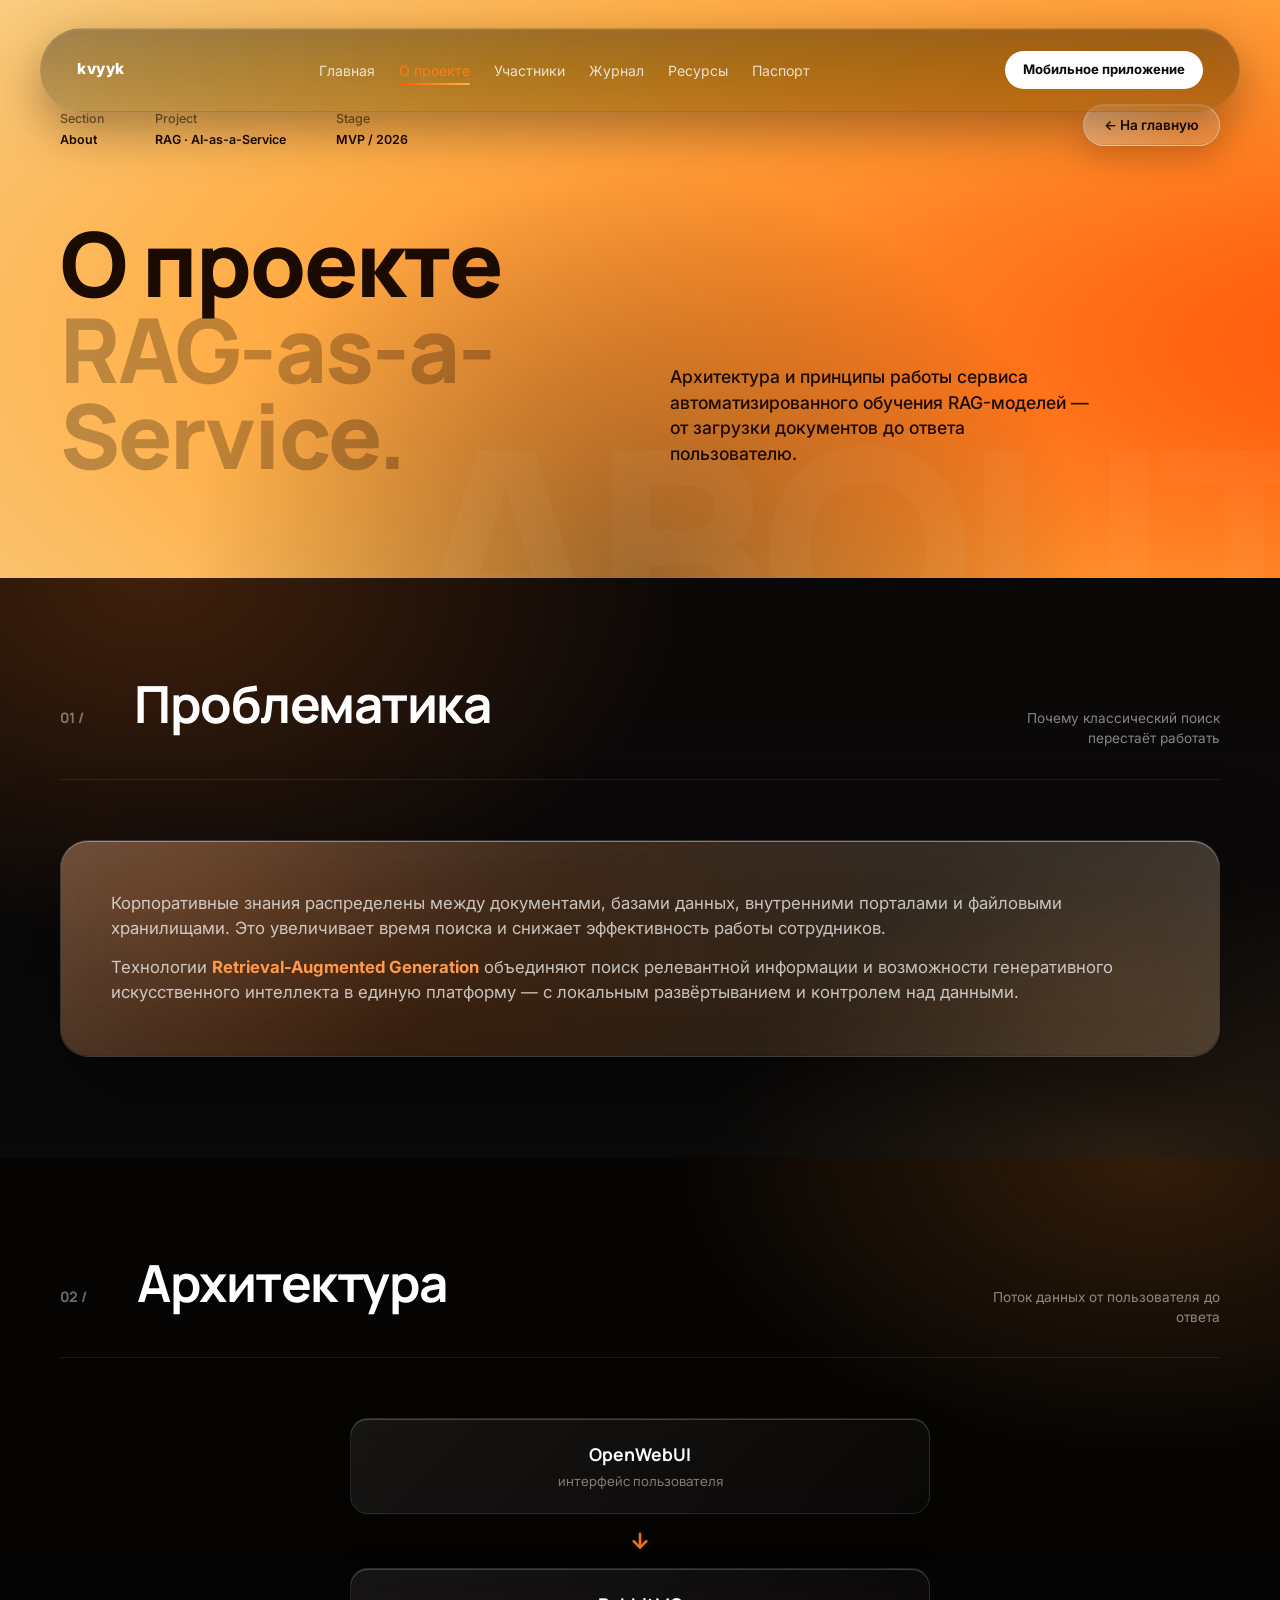
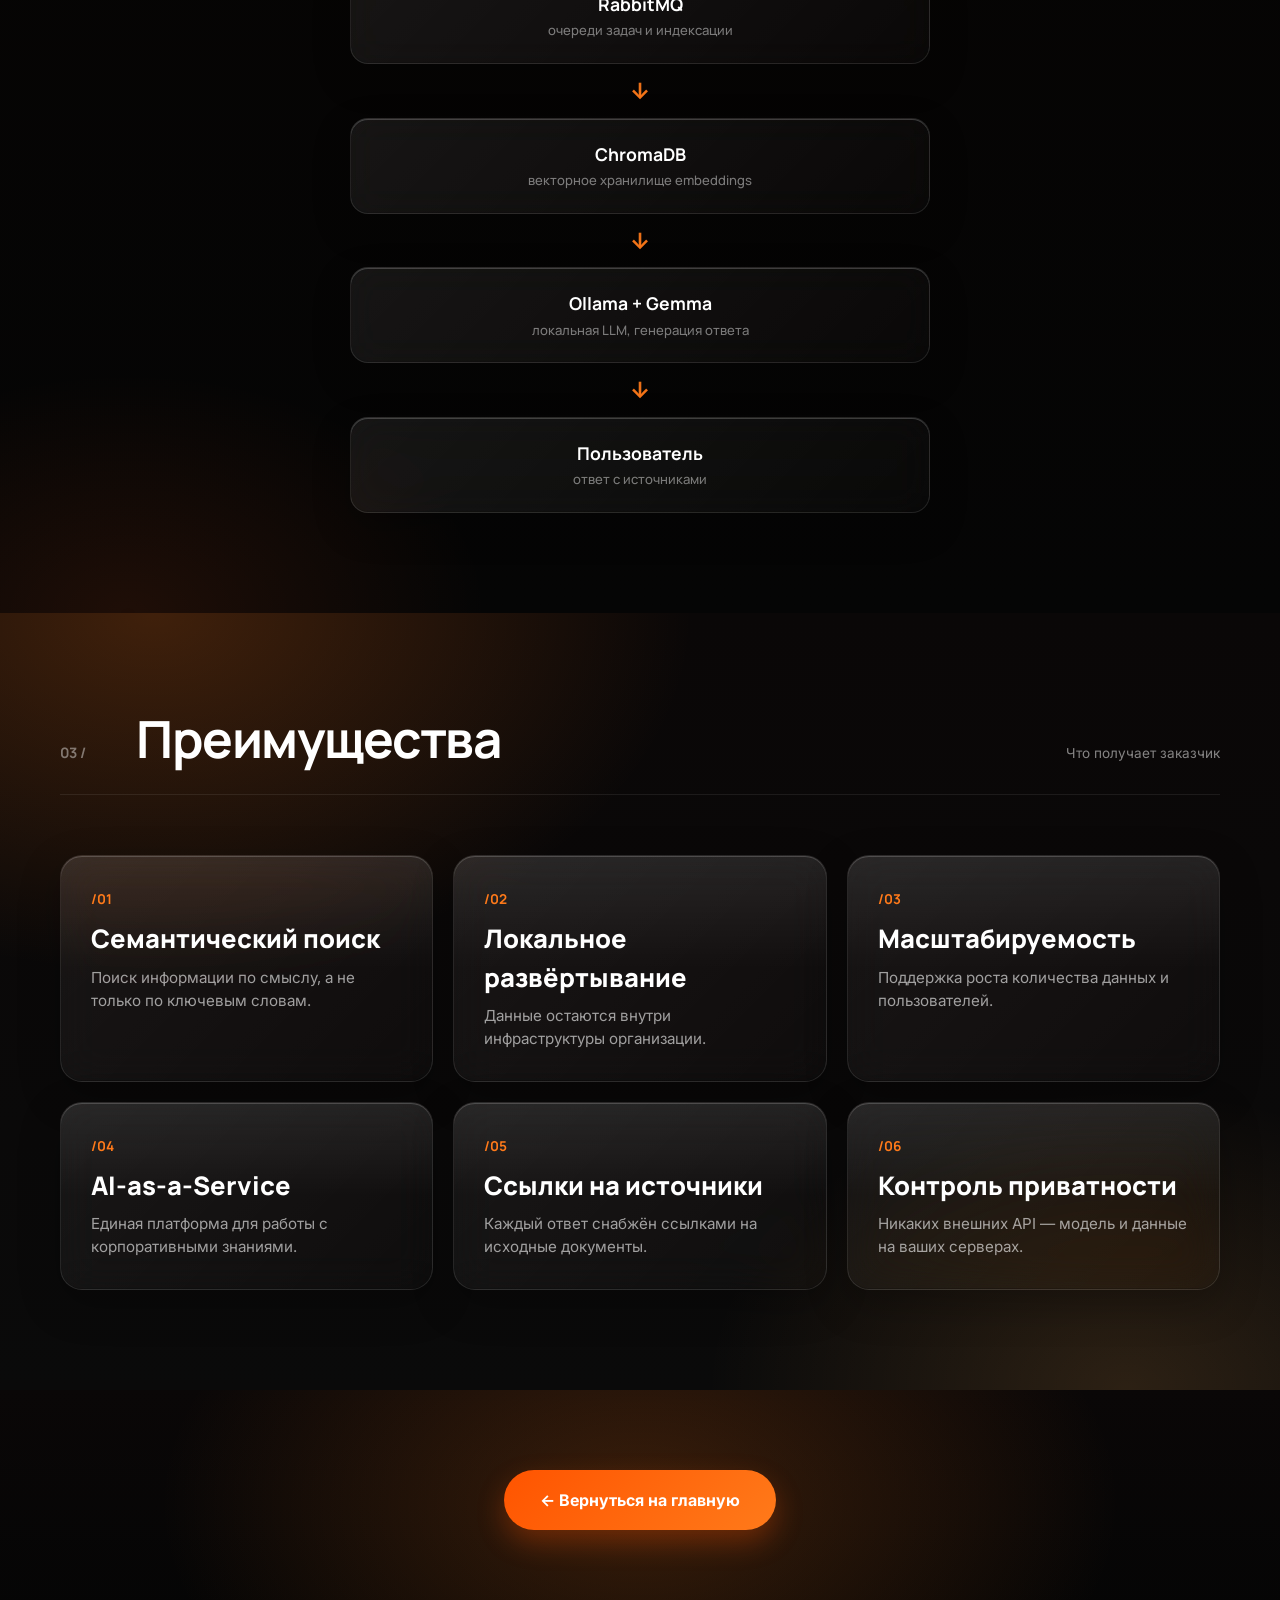
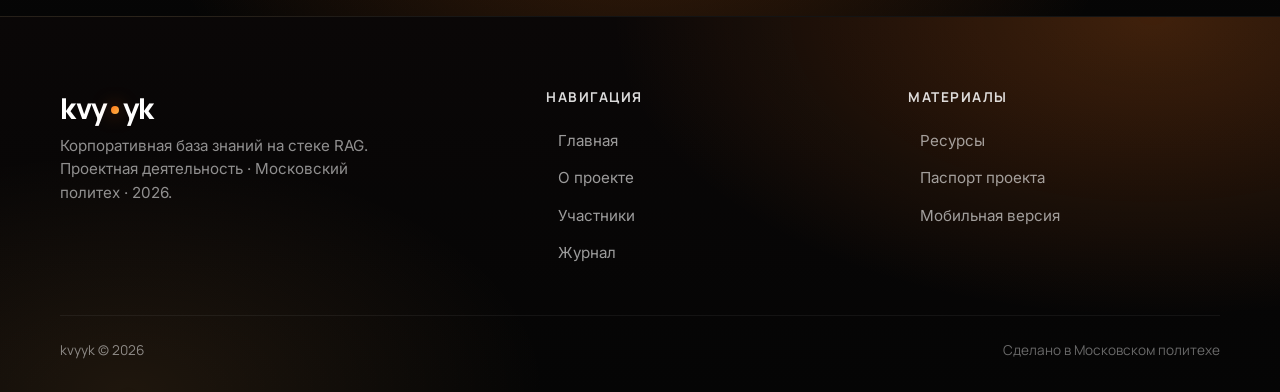
==== commit ff2db7bb: "update all files" ====
--- a/site/about.html
+++ b/site/about.html
@@ -22,7 +22,7 @@
             <li><a href="resources.html">Ресурсы</a></li>
             <li><a href="passport.html">Паспорт</a></li>
         </ul>
-        
+        <a href="mobile.html" class="nb-mob-btn">Мобильное приложение</a>
     </div>
 </nav>
 
--- a/site/css/style.css
+++ b/site/css/style.css
@@ -869,59 +869,156 @@
    DARK INSIGHTS BLOCK
 ========================= */
 .nb-dark{
-    background:#0a0707;
-    color:#fff;
-    padding:80px 60px 120px;
+    color:#fff;
+    margin:24px;
+    padding:110px 60px 140px;
     position:relative;
     overflow:hidden;
     isolation:isolate;
-}
-/* drifting, blurred gradient blobs — animated out-of-focus backdrop */
+    text-align:center;
+    border-radius:36px;
+    background:
+        url("data:image/svg+xml,%3Csvg xmlns='http://www.w3.org/2000/svg' viewBox='0 0 1600 1100' preserveAspectRatio='xMidYMid slice'%3E%3Cdefs%3E%3ClinearGradient id='f1' x1='0' y1='0' x2='0' y2='1'%3E%3Cstop offset='0%25' stop-color='%23ffc274'/%3E%3Cstop offset='30%25' stop-color='%23ff8a2a'/%3E%3Cstop offset='100%25' stop-color='%23a84106'/%3E%3C/linearGradient%3E%3ClinearGradient id='f2' x1='0' y1='1' x2='0' y2='0'%3E%3Cstop offset='0%25' stop-color='%23ff9a3a'/%3E%3Cstop offset='100%25' stop-color='%237a2e06'/%3E%3C/linearGradient%3E%3Cfilter id='m' x='-20%25' y='-20%25' width='140%25' height='140%25'%3E%3CfeGaussianBlur stdDeviation='22'/%3E%3C/filter%3E%3Cfilter id='m2' x='-40%25' y='-40%25' width='180%25' height='180%25'%3E%3CfeGaussianBlur stdDeviation='55'/%3E%3C/filter%3E%3C/defs%3E%3Crect width='1600' height='1100' fill='%23070503'/%3E%3Cpath d='M0,330C80,300,140,420,230,440C320,460,360,560,460,600C560,640,620,720,800,750C980,720,1040,640,1140,600C1240,560,1280,460,1370,440C1460,420,1520,300,1600,330L1600,1100L0,1100Z' fill='url(%23f1)' filter='url(%23m)'/%3E%3Cpath d='M0,0L1600,0L1600,180C1520,220,1470,330,1370,310C1270,290,1230,190,1130,180C1030,170,980,240,800,250C620,240,570,170,470,180C370,190,330,290,230,310C130,330,80,220,0,180Z' fill='url(%23f2)' opacity='.9' filter='url(%23m)'/%3E%3Cellipse cx='800' cy='430' rx='520' ry='360' fill='%23000000' opacity='.5' filter='url(%23m2)'/%3E%3Cg stroke='%23ffffff' stroke-opacity='.04' stroke-width='2'%3E%3Cline x1='200' y1='0' x2='200' y2='1100'/%3E%3Cline x1='400' y1='0' x2='400' y2='1100'/%3E%3Cline x1='600' y1='0' x2='600' y2='1100'/%3E%3Cline x1='800' y1='0' x2='800' y2='1100'/%3E%3Cline x1='1000' y1='0' x2='1000' y2='1100'/%3E%3Cline x1='1200' y1='0' x2='1200' y2='1100'/%3E%3Cline x1='1400' y1='0' x2='1400' y2='1100'/%3E%3C/g%3E%3Cg stroke='%23ffb05a' stroke-opacity='.3' stroke-width='2' fill='none'%3E%3Cpath d='M120,800H340V900H560'/%3E%3Cpath d='M1480,740H1260V860H1040'/%3E%3Cpath d='M900,1000H1120V920'/%3E%3Cpath d='M480,970H300V1040'/%3E%3Crect x='336' y='896' width='9' height='9'/%3E%3Crect x='1035' y='855' width='9' height='9'/%3E%3Crect x='1115' y='915' width='9' height='9'/%3E%3Crect x='296' y='1035' width='9' height='9'/%3E%3C/g%3E%3Cg fill='%23ffd9a0'%3E%3Ccircle cx='560' cy='900' r='3'/%3E%3Ccircle cx='900' cy='1000' r='3'/%3E%3Ccircle cx='1480' cy='740' r='3'/%3E%3Ccircle cx='120' cy='800' r='3'/%3E%3C/g%3E%3C/svg%3E") center/cover no-repeat,
+        #070503;
+    background-color:#070503;
+}
+/* inner glass rim of the dark panel */
 .nb-dark::before{
     content:"";
     position:absolute;
-    inset:-25%;
-    background:
-        radial-gradient(closest-side at 22% 28%,
-            rgba(255,122,26,1), transparent 70%),
-        radial-gradient(closest-side at 78% 18%,
-            rgba(255,90,20,.95), transparent 70%),
-        radial-gradient(closest-side at 65% 72%,
-            rgba(255,170,80,.9), transparent 70%),
-        radial-gradient(closest-side at 18% 80%,
-            rgba(220,60,10,.85), transparent 70%),
-        radial-gradient(closest-side at 50% 50%,
-            rgba(255,140,40,.7), transparent 75%);
-    filter:blur(90px) saturate(170%);
-    animation:nbDarkDrift 22s ease-in-out infinite;
+    inset:0;
+    border:1px solid rgba(255,255,255,.08);
+    border-radius:inherit;
+    box-shadow:inset 0 1px 0 rgba(255,255,255,.10);
     pointer-events:none;
-    z-index:0;
-}
-/* very subtle vignette so text stays readable but color reads through */
-.nb-dark::after{
-    content:"";
-    position:absolute;
-    inset:0;
-    background:
-        radial-gradient(ellipse at center,
-            transparent 55%,
-            rgba(0,0,0,.35) 100%);
-    pointer-events:none;
-    z-index:0;
+    z-index:2;
+}
+/* badge pill */
+.nb-dark-badge{
+    display:inline-flex;
+    align-items:center;
+    gap:10px;
+    background:rgba(255,255,255,.08);
+    border:1px solid rgba(255,255,255,.16);
+    border-radius:999px;
+    padding:5px 16px 5px 5px;
+    font-size:.78rem;
+    color:rgba(255,255,255,.85);
+}
+.nb-db-pill{
+    background:linear-gradient(135deg,#ff8a2a,#e6510a);
+    border-radius:999px;
+    padding:4px 12px;
+    font-size:.72rem;
+    font-weight:700;
+    color:#fff;
+}
+.nb-dark-title{
+    margin:28px auto 0;
+    max-width:1000px;
+    font-family:'Manrope',sans-serif;
+    font-weight:500;
+    font-size:clamp(34px,4.4vw,62px);
+    line-height:1.12;
+    letter-spacing:-1.5px;
+    color:#fff;
+}
+.nb-dark-sub{
+    max-width:540px;
+    margin:24px auto 0;
+    color:rgba(255,255,255,.66);
+    font-size:.95rem;
+    line-height:1.6;
+}
+.nb-dark-cta{
+    display:flex;
+    gap:14px;
+    justify-content:center;
+    margin-top:36px;
+    flex-wrap:wrap;
+}
+.nb-dk-btn{
+    display:inline-flex;
+    align-items:center;
+    padding:13px 28px;
+    border-radius:999px;
+    font-size:.9rem;
+    font-weight:600;
+    text-decoration:none;
+    transition:transform .25s ease, box-shadow .25s ease;
+}
+.nb-dk-btn.light{
+    background:#f3f1ec;
+    color:#141210;
+    box-shadow:0 12px 28px rgba(0,0,0,.4);
+}
+.nb-dk-btn.dark{
+    background:#16120e;
+    color:#fff;
+    border:1px solid rgba(255,255,255,.14);
+}
+.nb-dk-btn:hover{transform:translateY(-2px);}
+/* eclipse orb */
+.nb-dark-orb{
+    width:132px;height:132px;
+    margin:80px auto 0;
+    border-radius:50%;
+    background:#0c0907;
+    display:flex;
+    align-items:center;
+    justify-content:center;
+    box-shadow:
+        0 0 0 10px rgba(255,255,255,.04),
+        0 24px 60px rgba(0,0,0,.65),
+        inset 0 2px 8px rgba(255,255,255,.08);
+}
+.nb-orb-core{
+    width:66px;height:66px;
+    border-radius:50%;
+    background:radial-gradient(circle at 35% 35%,#ffe0b0,#ff8a2a 45%,#e65510 72%);
+    position:relative;
+    overflow:hidden;
+}
+.nb-orb-core::after{
+    content:"";
+    position:absolute;
+    width:56px;height:56px;
+    border-radius:50%;
+    background:#0c0907;
+    top:-12px;right:-12px;
+}
+/* floating feature tags */
+.nb-dark .nb-tag-float{
+    position:absolute;
+    display:inline-flex;
+    align-items:center;
+    gap:7px;
+    padding:7px 15px;
+    border-radius:999px;
+    background:rgba(28,16,8,.55);
+    border:1px solid rgba(255,255,255,.15);
+    color:rgba(255,240,225,.82);
+    font-size:.74rem;
+    z-index:1;
+}
+.nb-dark .nb-tag-float::before{
+    content:"";
+    width:5px;height:5px;
+    border-radius:50%;
+    background:#ffb866;
+}
+@media(max-width:760px){
+    .nb-dark{margin:10px;border-radius:22px;}
+    .nb-dark .nb-tag-float{display:none;}
 }
 .nb-dark > *{position:relative;z-index:1;}
-@keyframes nbDarkDrift{
-    0%,100%{transform:translate(0,0) scale(1);filter:blur(110px) saturate(140%) hue-rotate(0deg);}
-    33%{transform:translate(3%,-2%) scale(1.08);filter:blur(120px) saturate(150%) hue-rotate(-8deg);}
-    66%{transform:translate(-2%,3%) scale(.96);filter:blur(100px) saturate(135%) hue-rotate(6deg);}
-}
 .nb-dark-meta{
     display:flex;
     justify-content:space-between;
     font-size:.78rem;
-    color:rgba(255,255,255,.45);
+    color:rgba(255,255,255,.55);
     padding-bottom:60px;
-    border-bottom:1px solid rgba(255,255,255,.06);
+    border-bottom:1px solid rgba(255,255,255,.1);
 }
 .nb-dark-grid{
     display:grid;
@@ -934,7 +1031,7 @@
     font-family:'Manrope',sans-serif;
     font-weight:700;
     font-size:.95rem;
-    color:rgba(255,255,255,.55);
+    color:rgba(255,255,255,.6);
 }
 .nb-dark-num-label{
     color:#fff;
@@ -946,26 +1043,26 @@
     align-items:center;
     gap:8px;
     font-size:.85rem;
-    color:rgba(255,255,255,.85);
+    color:rgba(255,255,255,.9);
     margin-bottom:30px;
     padding:6px 16px 6px 6px;
-    border:1px solid rgba(255,255,255,.16);
+    border:1px solid rgba(255,255,255,.18);
     border-radius:999px;
     background:
         linear-gradient(135deg,
-            rgba(255,255,255,.08),
+            rgba(255,255,255,.1),
             rgba(255,255,255,.02));
     backdrop-filter:blur(18px) saturate(180%);
     -webkit-backdrop-filter:blur(18px) saturate(180%);
     box-shadow:
         inset 0 1px 0 rgba(255,255,255,.22),
-        inset 0 -1px 0 rgba(0,0,0,.15),
+        inset 0 -1px 0 rgba(0,0,0,.18),
         0 10px 30px rgba(0,0,0,.3);
 }
 .nb-ins-ico{
     width:22px;height:22px;
     border-radius:50%;
-    background:rgba(255,255,255,.1);
+    background:rgba(255,255,255,.12);
     display:inline-flex;
     align-items:center;
     justify-content:center;
@@ -1226,10 +1323,10 @@
 .nb-about-block{
     max-width:380px;
     margin:80px 0 0 200px;
-    color:rgba(255,255,255,.65);
+    color:rgba(255,255,255,.75);
     font-size:.95rem;
     line-height:1.5;
-    border-top:1px solid rgba(255,255,255,.08);
+    border-top:1px solid rgba(255,255,255,.12);
     padding-top:20px;
 }
 
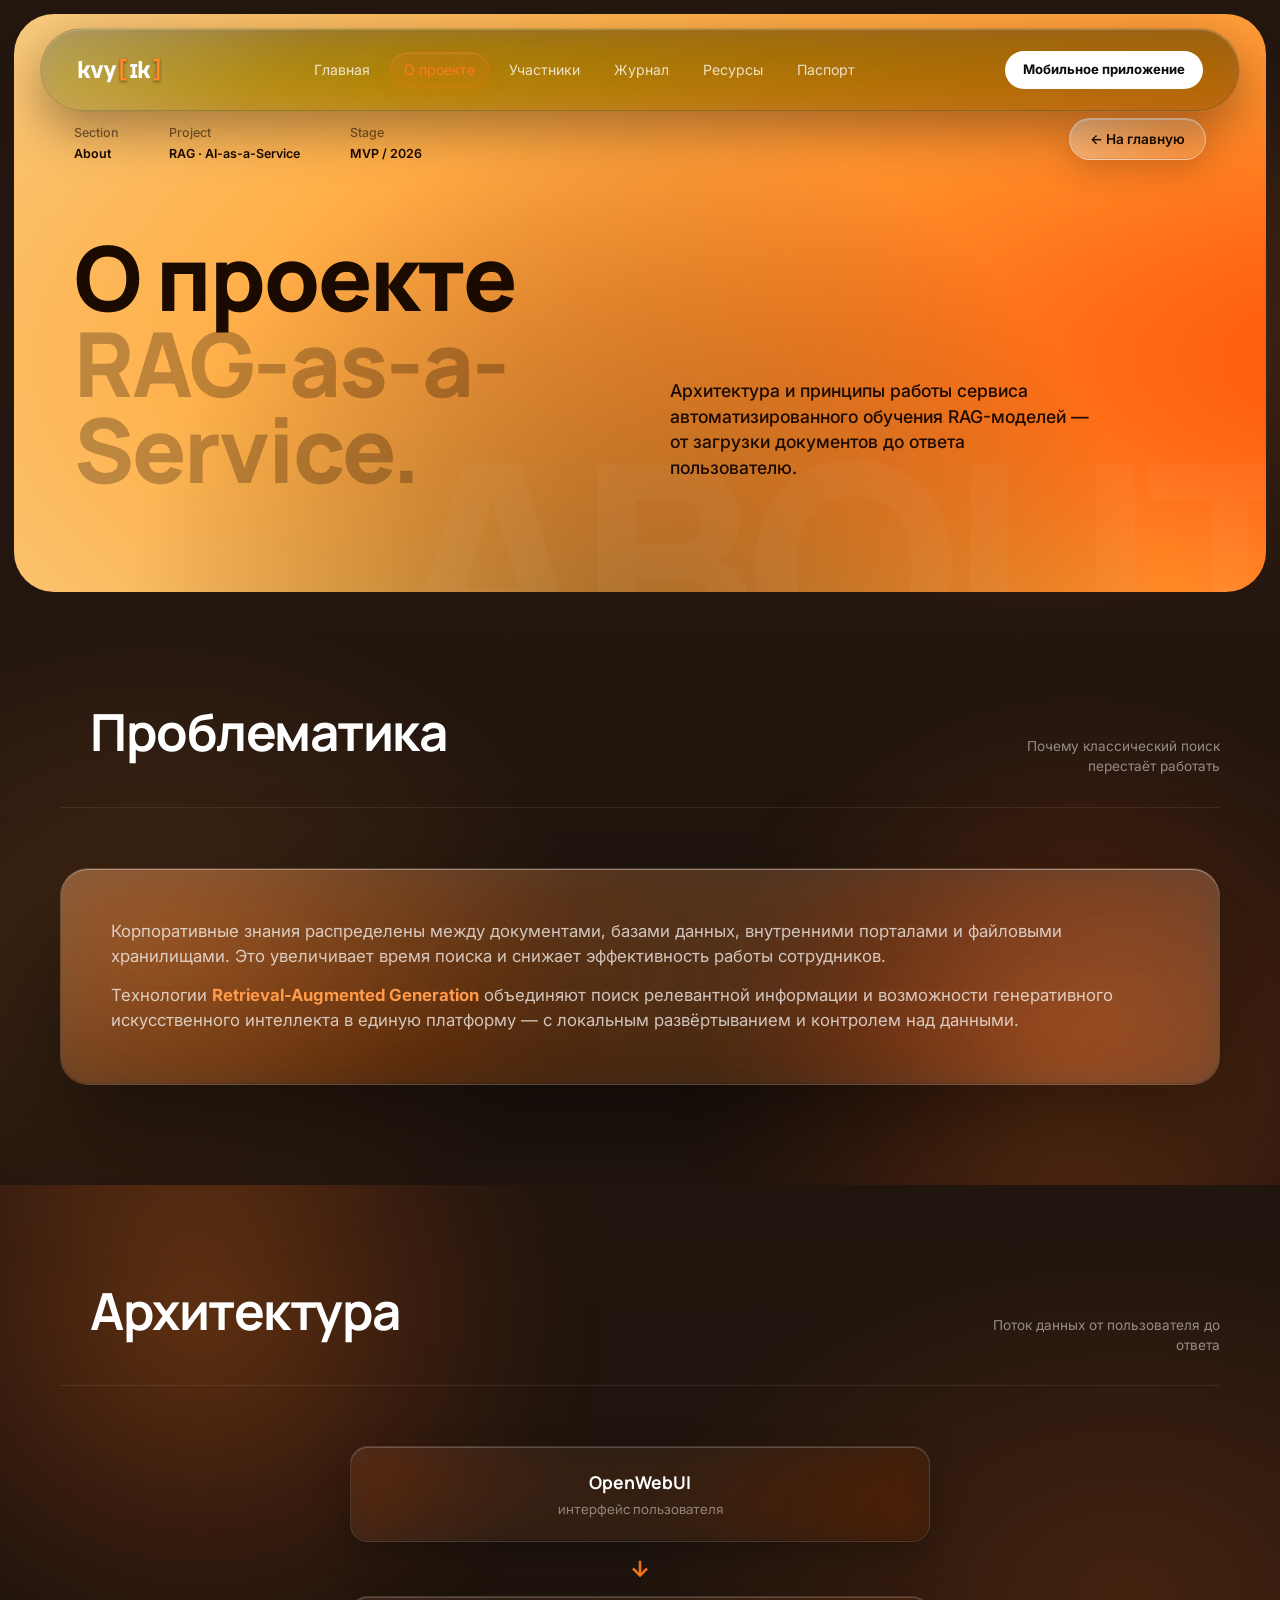
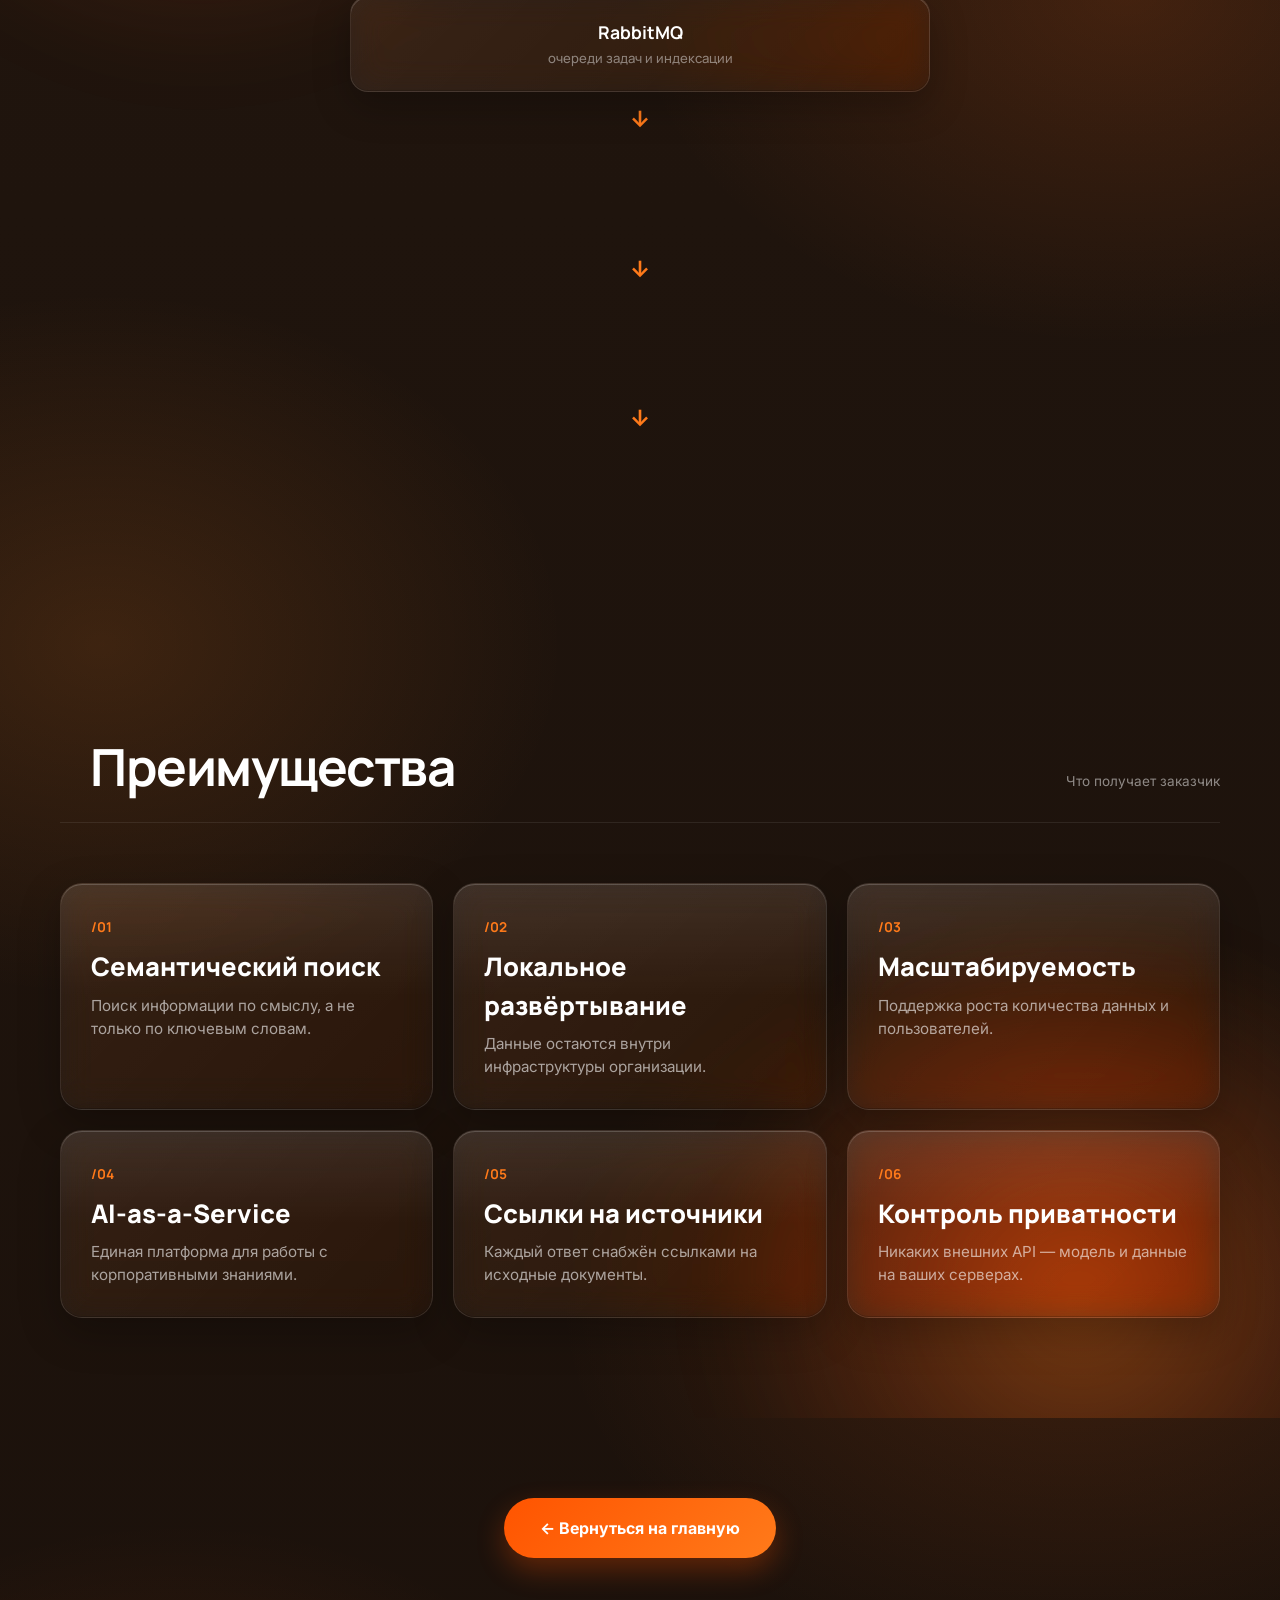
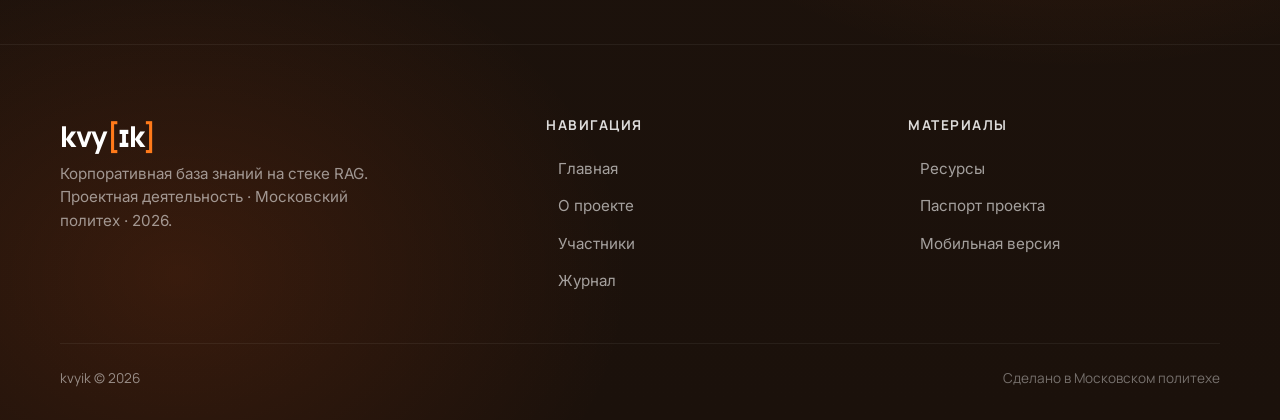
==== commit 0b1be0f2: "feat(brand): favicon [...] (скобки с точками, hover-состояние логотипа) - assets/favicon.svg: оранже" ====
--- a/site/about.html
+++ b/site/about.html
@@ -3,17 +3,26 @@
 <head>
     <meta charset="UTF-8">
     <meta name="viewport" content="width=device-width, initial-scale=1.0">
-    <title>О проекте · kvyyk</title>
+    <title>О проекте · kvyik</title>
     <link rel="stylesheet" href="css/style.css">
-    <link href="https://fonts.googleapis.com/css2?family=Inter:wght@300;400;500;600;700;800;900&family=Manrope:wght@400;600;700;800&display=swap" rel="stylesheet">
+    <link href="https://fonts.googleapis.com/css2?family=Inter:wght@300;400;500;600;700;800;900&family=Manrope:wght@400;600;700;800&family=JetBrains+Mono:wght@500;700&display=swap" rel="stylesheet">
+    <link rel="icon" type="image/svg+xml" href="assets/favicon.svg">
 </head>
 <body class="kvyyk-body">
 
 <div id="progress-bar"></div>
 
+<!-- Liquid Glass refraction filter (feDisplacementMap) -->
+<svg class="lg-filter" aria-hidden="true" width="0" height="0" style="position:absolute;overflow:hidden">
+    <filter id="lg-distortion" x="-20%" y="-20%" width="140%" height="140%" color-interpolation-filters="sRGB">
+        <feTurbulence type="fractalNoise" baseFrequency="0.008 0.011" numOctaves="2" seed="42" result="noise"/>
+        <feGaussianBlur in="noise" stdDeviation="2.4" result="soft"/>
+        <feDisplacementMap in="SourceGraphic" in2="soft" scale="55" xChannelSelector="R" yChannelSelector="G"/>
+    </filter>
+</svg>
 <nav class="nb-nav">
     <div class="nb-nav-inner">
-        <div class="nb-brand">kvyyk</div>
+        <a href="index.html" class="nb-brand kvy-logo kvy-anim"><span class="kvy">kvy</span><span class="kvy-br br-l">[</span><span class="l-ik">ɪk</span><span class="l-dots"><i></i><i></i><i></i></span><span class="kvy-br br-r">]</span></a>
         <ul class="nb-links">
             <li><a href="index.html">Главная</a></li>
             <li><a href="about.html" class="active-link">О проекте</a></li>
@@ -56,7 +65,6 @@
 <section class="nb-sec">
     <div class="nb-container">
         <div class="nb-sec-head">
-            <span class="nb-sec-tag">01 /</span>
             <h2>Проблематика</h2>
             <div class="nb-sec-aside">Почему классический поиск перестаёт работать</div>
         </div>
@@ -82,7 +90,6 @@
 <section class="nb-sec alt">
     <div class="nb-container">
         <div class="nb-sec-head">
-            <span class="nb-sec-tag">02 /</span>
             <h2>Архитектура</h2>
             <div class="nb-sec-aside">Поток данных от пользователя до ответа</div>
         </div>
@@ -120,7 +127,6 @@
 <section class="nb-sec">
     <div class="nb-container">
         <div class="nb-sec-head">
-            <span class="nb-sec-tag">03 /</span>
             <h2>Преимущества</h2>
             <div class="nb-sec-aside">Что получает заказчик</div>
         </div>
@@ -169,7 +175,7 @@
     <div class="nb-container">
         <div class="nb-footer-grid">
             <div class="nb-footer-brand">
-                <h3>kvy<span class="dot"></span>yk</h3>
+                <h3 class="kvy-logo">kvy<span class="kvy-br">[</span>ɪk<span class="kvy-br">]</span></h3>
                 <p>Корпоративная база знаний на стеке RAG. Проектная деятельность · Московский политех · 2026.</p>
             </div>
             <div class="nb-footer-col">
@@ -191,7 +197,7 @@
             </div>
         </div>
         <div class="nb-footer-bottom">
-            <div class="nb-footer-mark">kvyyk © 2026</div>
+            <div class="nb-footer-mark">kvyik © 2026</div>
             <div>Сделано в Московском политехе</div>
         </div>
     </div>
--- a/site/css/style.css
+++ b/site/css/style.css
@@ -64,7 +64,6 @@
         radial-gradient(circle at 75% 65%,
             rgba(255,200,140,.16), transparent 55%);
     filter:blur(60px);
-    animation:liquidFlow 18s ease-in-out infinite;
     pointer-events:none;
     z-index:0;
     border-radius:inherit;
@@ -109,7 +108,10 @@
 body{
     font-family:'Inter',sans-serif;
     background:#0b0b0b;
-    color:#0d0d0d;
+    /* page is dark by default -> light default text.
+       light elements (.nb-mob-btn, .nb-phone-dark, pills)
+       set their own dark color explicitly. */
+    color:rgba(255,255,255,.9);
     line-height:1.5;
     overflow-x:hidden;
     -webkit-font-smoothing:antialiased;
@@ -150,29 +152,33 @@
         linear-gradient(180deg,
             rgba(20,20,20,.42),
             rgba(20,20,20,.28));
-    backdrop-filter:blur(36px) saturate(140%);
-    -webkit-backdrop-filter:blur(36px) saturate(140%);
-    border:1px solid rgba(255,255,255,.08);
-    box-shadow:
-        inset 0 1px 0 rgba(255,255,255,.10),
+    backdrop-filter:blur(22px) saturate(155%) brightness(1.08);
+    -webkit-backdrop-filter:blur(22px) saturate(155%) brightness(1.08);
+    border:1px solid rgba(255,255,255,.14);
+    box-shadow:
+        inset 0 1px 0 rgba(255,255,255,.22),
+        inset 0 -1px 0 rgba(0,0,0,.18),
         0 18px 50px rgba(0,0,0,.35);
     transition:transform .4s ease, background .3s ease, max-width .4s ease, box-shadow .3s;
     position:relative;
     overflow:hidden;
 }
+/* liquid-glass specular edge */
 .nb-nav-inner::before{
     content:"";
     position:absolute;
     inset:0;
     background:linear-gradient(135deg,
-        rgba(255,255,255,.06) 0%,
-        rgba(255,255,255,0) 40%);
+        rgba(255,255,255,.20) 0%,
+        rgba(255,255,255,.02) 22%,
+        rgba(255,255,255,0) 46%);
     pointer-events:none;
     border-radius:inherit;
+    z-index:1;
 }
 .nb-nav-inner > *{position:relative;z-index:2;}
 .nb-nav-inner.scrolled{
-    max-width:980px;
+    max-width:1080px;
     background:
         linear-gradient(180deg,
             rgba(20,20,20,.55),
@@ -190,28 +196,54 @@
 .nb-links{
     list-style:none;
     display:flex;
-    gap:24px;
+    gap:6px;
 }
 .nb-links a{
+    display:inline-block;
     color:rgba(255,255,255,.78);
     text-decoration:none;
     font-size:.88rem;
+    white-space:nowrap;
     transition:color .25s ease;
     position:relative;
-}
-.nb-links a::after{
-    content:"";
-    position:absolute;
-    left:50%;bottom:-6px;
-    width:0;height:2px;
-    background:linear-gradient(90deg,#ff5400,#ffb347);
-    border-radius:2px;
-    transition:width .3s ease, left .3s ease;
-}
-.nb-links a:hover::after,
-.nb-links a.active-link::after{
-    width:100%;
-    left:0;
+    padding:7px 14px;
+    border-radius:20px;
+    isolation:isolate;
+}
+/* liquid glass pill */
+.nb-links a::before{
+    content:"";
+    position:absolute;
+    inset:0;
+    border-radius:20px;
+    background:linear-gradient(135deg,
+        rgba(255,255,255,.13) 0%,
+        rgba(255,255,255,.05) 100%);
+    border:1px solid rgba(255,255,255,.16);
+    box-shadow:
+        inset 0 1px 0 rgba(255,255,255,.26),
+        inset 0 -1px 0 rgba(0,0,0,.06),
+        0 6px 20px rgba(0,0,0,.14);
+    opacity:0;
+    transform:scale(.82);
+    transition:opacity .26s ease, transform .38s cubic-bezier(.34,1.56,.64,1);
+    z-index:-1;
+    pointer-events:none;
+}
+.nb-links a:hover::before{
+    opacity:1;
+    transform:scale(1);
+}
+.nb-links a.active-link::before{
+    opacity:1;
+    transform:scale(1);
+    background:linear-gradient(135deg,
+        rgba(255,110,30,.16) 0%,
+        rgba(255,80,0,.08) 100%);
+    border-color:rgba(255,120,40,.28);
+    box-shadow:
+        inset 0 1px 0 rgba(255,200,100,.20),
+        0 6px 20px rgba(255,80,0,.10);
 }
 .nb-links a:hover,.active-link{color:#fff !important;}
 .nb-mob-btn{
@@ -229,6 +261,8 @@
     border-radius:999px;
     font-weight:700;
     font-size:.82rem;
+    white-space:nowrap;
+    flex-shrink:0;
 }
 
 /* =========================
@@ -585,8 +619,12 @@
     font-size:9px;
     padding:3px 10px;
     border-radius:999px;
-    background:rgba(255,255,255,.06);
-    color:rgba(255,255,255,.55);
+    background:rgba(255,255,255,.08);
+    backdrop-filter:blur(10px) saturate(150%);
+    -webkit-backdrop-filter:blur(10px) saturate(150%);
+    border:1px solid rgba(255,255,255,.10);
+    box-shadow:inset 0 1px 0 rgba(255,255,255,.14);
+    color:rgba(255,255,255,.6);
     font-weight:500;
 }
 
@@ -644,8 +682,11 @@
     font-weight:500;
 }
 .nb-bubble-bot{
-    background:#1a1a1a;
-    border:1px solid rgba(255,255,255,.06);
+    background:linear-gradient(135deg,rgba(255,255,255,.09),rgba(255,255,255,.03));
+    backdrop-filter:blur(12px) saturate(160%);
+    -webkit-backdrop-filter:blur(12px) saturate(160%);
+    border:1px solid rgba(255,255,255,.10);
+    box-shadow:inset 0 1px 0 rgba(255,255,255,.12);
     color:rgba(255,255,255,.92);
     border-bottom-left-radius:4px;
 }
@@ -672,6 +713,7 @@
     width:4px;height:4px;
     border-radius:50%;
     background:#ff7a1a;
+    box-shadow:0 0 6px rgba(255,138,42,.9);
 }
 
 /* sources */
@@ -710,8 +752,10 @@
 /* typing dots */
 .nb-bubble-typing{
     display:flex;
-    gap:4px;
-    padding:10px 12px;
+    flex-direction:column;
+    align-items:flex-start;
+    gap:5px;
+    padding:9px 13px;
 }
 .nb-typ{
     width:6px;height:6px;
@@ -732,8 +776,11 @@
     align-items:center;
     gap:6px;
     padding:8px 10px 6px;
-    background:#0d0d0d;
-    border-top:1px solid rgba(255,255,255,.06);
+    background:linear-gradient(180deg,rgba(255,255,255,.08),rgba(255,255,255,.02));
+    backdrop-filter:blur(16px) saturate(170%);
+    -webkit-backdrop-filter:blur(16px) saturate(170%);
+    border-top:1px solid rgba(255,255,255,.12);
+    box-shadow:inset 0 1px 0 rgba(255,255,255,.16);
 }
 .nb-comp-btn,.nb-comp-mic{
     width:30px;height:30px;
@@ -898,12 +945,15 @@
     display:inline-flex;
     align-items:center;
     gap:10px;
-    background:rgba(255,255,255,.08);
-    border:1px solid rgba(255,255,255,.16);
+    background:linear-gradient(135deg,rgba(255,255,255,.14),rgba(255,255,255,.05));
+    backdrop-filter:blur(18px) saturate(180%);
+    -webkit-backdrop-filter:blur(18px) saturate(180%);
+    border:1px solid rgba(255,255,255,.2);
     border-radius:999px;
     padding:5px 16px 5px 5px;
     font-size:.78rem;
-    color:rgba(255,255,255,.85);
+    color:rgba(255,255,255,.9);
+    box-shadow:inset 0 1px 0 rgba(255,255,255,.25),0 8px 24px rgba(0,0,0,.25);
 }
 .nb-db-pill{
     background:linear-gradient(135deg,#ff8a2a,#e6510a);
@@ -1335,11 +1385,14 @@
 ========================= */
 .nb-section{
     position:relative;
-    background:
-        radial-gradient(900px 600px at 85% 0%,
-            rgba(255,122,26,.18), transparent 60%),
-        radial-gradient(700px 500px at 15% 100%,
-            rgba(255,170,80,.12), transparent 60%),
+    /* soft blurry orange circles — no grid, no outlines */
+    background:
+        radial-gradient(640px 520px at 86% 10%,
+            rgba(255,122,26,.26), transparent 62%),
+        radial-gradient(560px 460px at 10% 94%,
+            rgba(255,170,80,.18), transparent 62%),
+        radial-gradient(420px 420px at 70% 80%,
+            rgba(255,90,20,.10), transparent 60%),
         linear-gradient(180deg, #0a0707 0%, #0a0a0a 100%);
     color:#fff;
     padding:80px 60px;
@@ -1348,6 +1401,8 @@
 .nb-container{
     max-width:1320px;
     margin:0 auto;
+    position:relative;
+    z-index:1;
 }
 .nb-num-row{
     display:flex;
@@ -1356,12 +1411,25 @@
     margin-bottom:50px;
     padding-bottom:30px;
     border-bottom:1px solid rgba(255,255,255,.08);
+    position:relative;
+}
+.nb-num-row::after{
+    content:"";
+    position:absolute;
+    left:0;bottom:-2px;
+    width:120px;height:3px;
+    border-radius:3px;
+    background:linear-gradient(90deg,#ff4d00,#ffb347);
 }
 .nb-num-tag{
     font-family:'Manrope',sans-serif;
-    color:rgba(255,255,255,.4);
+    color:#ff9a3a;
     font-weight:700;
-    font-size:.9rem;
+    font-size:.8rem;
+    padding:5px 12px;
+    border:1px solid rgba(255,138,42,.35);
+    border-radius:999px;
+    background:rgba(255,122,26,.08);
 }
 .nb-num-row h3{
     font-family:'Manrope',sans-serif;
@@ -1379,10 +1447,11 @@
     border-radius:24px;
     overflow:hidden;
     box-shadow:
-        inset 0 1px 0 rgba(255,255,255,.18),
+        inset 0 1px 0 rgba(255,255,255,.26),
+        inset 0 -1px 0 rgba(0,0,0,.2),
         0 30px 70px rgba(0,0,0,.4);
-    backdrop-filter:blur(20px) saturate(180%);
-    -webkit-backdrop-filter:blur(20px) saturate(180%);
+    backdrop-filter:blur(22px) saturate(185%) brightness(1.06);
+    -webkit-backdrop-filter:blur(22px) saturate(185%) brightness(1.06);
 }
 .nb-kpi{
     background:
@@ -1985,31 +2054,36 @@
     filter:blur(12px);
 }
 .nb-cta-btn:hover::before{opacity:1;}
+/* primary CTA keeps a soft glow at rest, blooms on hover */
+.nb-cta-btn.primary::before{opacity:.55;}
+.nb-cta-btn.primary:hover::before{opacity:1;}
 
 .nb-cta-btn.primary{
     background:
         linear-gradient(135deg,
-            rgba(10,5,2,.6),
-            rgba(20,10,5,.45));
-    backdrop-filter:blur(28px) saturate(160%);
-    -webkit-backdrop-filter:blur(28px) saturate(160%);
-    border:1px solid rgba(255,255,255,.18);
-    color:#fff;
-    box-shadow:
-        inset 0 1px 0 rgba(255,255,255,.18),
+            rgba(10,5,2,.5),
+            rgba(20,10,5,.36));
+    backdrop-filter:blur(28px) saturate(175%) brightness(1.12);
+    -webkit-backdrop-filter:blur(28px) saturate(175%) brightness(1.12);
+    border:1px solid rgba(255,255,255,.24);
+    color:#fff;
+    box-shadow:
+        inset 0 1.5px 0 rgba(255,255,255,.34),
+        inset 0 -2px 6px rgba(0,0,0,.25),
         0 14px 32px rgba(0,0,0,.35);
 }
 .nb-cta-btn.ghost{
     background:
         linear-gradient(135deg,
-            rgba(255,255,255,.32),
-            rgba(255,255,255,.14));
-    backdrop-filter:blur(24px) saturate(160%);
-    -webkit-backdrop-filter:blur(24px) saturate(160%);
-    border:1px solid rgba(26,10,0,.5);
+            rgba(255,255,255,.38),
+            rgba(255,255,255,.16));
+    backdrop-filter:blur(24px) saturate(175%) brightness(1.1);
+    -webkit-backdrop-filter:blur(24px) saturate(175%) brightness(1.1);
+    border:1px solid rgba(26,10,0,.45);
     color:#1a0a00;
     box-shadow:
-        inset 0 1px 0 rgba(255,255,255,.5),
+        inset 0 1.5px 0 rgba(255,255,255,.62),
+        inset 0 -2px 6px rgba(120,50,0,.12),
         0 12px 28px rgba(80,30,0,.15);
 }
 .nb-cta-btn.primary:hover{
@@ -2226,23 +2300,9 @@
             rgba(255,90,20,.08), transparent 60%),
         linear-gradient(180deg, #060403 0%, #050505 100%);
 }
-.section-header{text-align:center;margin-bottom:50px;}
-.section-header h2{font-size:2.4rem;margin-bottom:15px;}
-.section-header p{color:#94a3b8;max-width:850px;margin:auto;}
 .badge{display:inline-block;padding:8px 16px;border-radius:999px;background:rgba(255,122,26,.15);color:#ff9a4a;border:1px solid rgba(255,122,26,.3);}
-.gradient-text{background:linear-gradient(90deg,#ff5400,#ffb347);-webkit-background-clip:text;-webkit-text-fill-color:transparent;}
-.btn-primary{display:inline-block;text-decoration:none;color:white;padding:14px 26px;border-radius:14px;background:linear-gradient(90deg,#ff5400,#ffb347);transition:.3s;}
-.btn-primary:hover{transform:translateY(-3px);}
-.btn-secondary{display:inline-block;margin-left:15px;text-decoration:none;color:white;padding:14px 26px;border-radius:14px;border:1px solid rgba(255,255,255,.15);}
-.glass-card{background:linear-gradient(180deg,rgba(255,255,255,.06),rgba(255,255,255,.02));border:1px solid rgba(255,255,255,.10);backdrop-filter:blur(24px) saturate(180%);-webkit-backdrop-filter:blur(24px) saturate(180%);border-radius:24px;padding:35px;color:#fff;box-shadow:inset 0 1px 0 rgba(255,255,255,.18),0 20px 50px rgba(0,0,0,.35);}
-.cards-grid{display:grid;grid-template-columns:repeat(auto-fit,minmax(260px,1fr));gap:25px;}
-.info-card,.tech-card,.resource-card{background:#121212;border-radius:22px;padding:28px;border:1px solid rgba(255,255,255,.05);transition:.35s;color:#fff;}
-.info-card:hover,.tech-card:hover,.resource-card:hover{transform:translateY(-8px);border-color:#ff7a1a;}
 .kpi-grid{display:grid;grid-template-columns:repeat(auto-fit,minmax(220px,1fr));gap:20px;}
-.kpi-card{text-align:center;background:#121212;padding:30px;border-radius:22px;color:#fff;}
 .counter{display:block;font-size:3rem;font-weight:700;color:#ff7a1a;}
-.architecture-card{background:#121212;border-radius:24px;padding:40px;color:#fff;}
-.arch-node{background:#1a1a1a;padding:15px;border-radius:14px;text-align:center;}
 .arch-arrow{text-align:center;padding:12px;color:#ff7a1a;font-size:1.4rem;}
 .team-grid{display:grid;grid-template-columns:repeat(auto-fit,minmax(280px,1fr));gap:25px;}
 .team-card{background:#121212;border-radius:24px;padding:28px;transition:.35s;color:#fff;}
@@ -2256,26 +2316,8 @@
 .team-details li{margin-bottom:8px;}
 .timeline{position:relative;}
 .timeline::before{content:"";position:absolute;left:150px;top:0;width:3px;height:100%;background:#ff7a1a;}
-.timeline-item{display:flex;margin-bottom:40px;}
-.timeline-date{width:130px;color:#ff7a1a;font-weight:600;}
-.timeline-content{flex:1;margin-left:50px;}
 .timeline-btn{width:100%;padding:18px;border:none;border-radius:14px;background:#121212;color:white;cursor:pointer;text-align:left;}
 .timeline-details{display:none;padding:20px;background:#1a1a1a;border-radius:0 0 14px 14px;}
-.passport-card{background:#121212;border-radius:24px;overflow:hidden;color:#fff;}
-.passport-row{display:grid;grid-template-columns:250px 1fr;border-bottom:1px solid rgba(255,255,255,.05);}
-.passport-label{background:#1a1a1a;padding:20px;font-weight:600;}
-.passport-value{padding:20px;}
-.page-header{
-    padding:140px 0 60px;
-    text-align:center;
-    background:
-        radial-gradient(900px 600px at 50% 0%,
-            rgba(255,122,26,.22), transparent 60%),
-        linear-gradient(180deg, #0a0707 0%, #0a0a0a 100%);
-    color:#fff;
-}
-.page-header h1{font-size:3rem;margin-bottom:15px;}
-.page-header p{color:#94a3b8;}
 footer{padding:40px 0;text-align:center;border-top:1px solid rgba(255,255,255,.05);color:#94a3b8;background:#050505;}
 .active-link{color:#ff7a1a !important;}
 .resource-link{display:inline-block;margin-top:15px;color:#ff7a1a;text-decoration:none;font-weight:600;}
@@ -2435,23 +2477,51 @@
 /* Section base — warm gradient backdrop so glass has something to refract */
 .nb-sec{
     position:relative;
-    background:
+    /* warm beam from top center + corner glows = lens-flare ambience */
+    background:
+        radial-gradient(1100px 520px at 50% -12%,
+            rgba(255,138,42,.18), transparent 62%),
         radial-gradient(900px 600px at 12% 0%,
-            rgba(255,122,26,.22), transparent 60%),
+            rgba(255,122,26,.24), transparent 60%),
         radial-gradient(700px 500px at 88% 100%,
-            rgba(255,170,80,.14), transparent 60%),
+            rgba(255,170,80,.16), transparent 60%),
         linear-gradient(180deg, #0a0707 0%, #0a0a0a 100%);
     color:#fff;
     padding:100px 60px;
     overflow:hidden;
 }
+/* slow drifting orange bloom — soft "sun" glow */
+.nb-sec::after{
+    content:"";
+    position:absolute;
+    width:760px;height:760px;
+    right:-180px;bottom:-260px;
+    background:radial-gradient(circle,
+        rgba(255,122,26,.30) 0%,
+        rgba(255,90,20,.12) 38%,
+        transparent 68%);
+    filter:blur(40px);
+    pointer-events:none;
+    z-index:0;
+}
+.nb-sec > *{position:relative;z-index:1;}
+@keyframes nbSecGlow{
+    0%,100%{transform:translate(0,0) scale(1);opacity:.9;}
+    50%{transform:translate(-40px,-30px) scale(1.12);opacity:1;}
+}
 .nb-sec.alt{
     background:
+        radial-gradient(1000px 480px at 50% -12%,
+            rgba(255,120,30,.14), transparent 62%),
         radial-gradient(800px 500px at 90% 0%,
-            rgba(255,140,40,.18), transparent 60%),
+            rgba(255,140,40,.22), transparent 60%),
         radial-gradient(600px 400px at 10% 100%,
-            rgba(255,90,20,.10), transparent 60%),
+            rgba(255,90,20,.12), transparent 60%),
         linear-gradient(180deg, #060403 0%, #050505 100%);
+}
+.nb-sec.alt::after{
+    right:auto;left:-180px;bottom:auto;top:-260px;
+    animation-duration:19s;
 }
 .nb-sec-head{
     display:flex;
@@ -2463,10 +2533,30 @@
     border-bottom:1px solid rgba(255,255,255,.08);
 }
 .nb-sec-tag{
-    font-family:'Manrope',sans-serif;
-    color:rgba(255,255,255,.42);
+    display:inline-flex;
+    align-items:center;
+    gap:9px;
+    font-family:'Manrope',sans-serif;
+    color:#ff9a3a;
     font-weight:700;
-    font-size:.9rem;
+    font-size:.72rem;
+    letter-spacing:1.5px;
+    text-transform:uppercase;
+    padding:7px 14px;
+    border:1px solid rgba(255,138,42,.40);
+    border-radius:999px;
+    background:rgba(255,122,26,.08);
+    box-shadow:0 0 18px rgba(255,122,26,.18),
+        inset 0 0 12px rgba(255,122,26,.08);
+}
+/* bracket tick marks flanking the label */
+.nb-sec-tag::before,
+.nb-sec-tag::after{
+    content:"";
+    width:2px;height:11px;
+    border-radius:2px;
+    background:#ff8a2a;
+    box-shadow:0 0 8px rgba(255,138,42,.7);
 }
 .nb-sec-head h2{
     font-family:'Manrope',sans-serif;
@@ -2529,7 +2619,6 @@
         radial-gradient(circle at 78% 72%,
             rgba(255,200,140,.18),transparent 55%);
     filter:blur(60px);
-    animation:liquidFlow 20s ease-in-out infinite;
     pointer-events:none;
     z-index:0;
 }
@@ -2617,17 +2706,17 @@
         linear-gradient(135deg,
             rgba(255,255,255,.07),
             rgba(255,255,255,.02));
-    backdrop-filter:blur(22px) saturate(180%);
-    -webkit-backdrop-filter:blur(22px) saturate(180%);
-    border:1px solid rgba(255,255,255,.10);
+    backdrop-filter:blur(22px) saturate(188%) brightness(1.08);
+    -webkit-backdrop-filter:blur(22px) saturate(188%) brightness(1.08);
+    border:1px solid rgba(255,255,255,.16);
     border-radius:26px;
     padding:32px;
     transition:.3s;
     position:relative;
     overflow:hidden;
     box-shadow:
-        inset 0 1px 0 rgba(255,255,255,.22),
-        inset 0 -1px 0 rgba(0,0,0,.18),
+        inset 0 1.5px 0 rgba(255,255,255,.30),
+        inset 0 -1px 0 rgba(0,0,0,.2),
         0 18px 50px rgba(0,0,0,.3);
     isolation:isolate;
 }
@@ -2640,6 +2729,19 @@
         rgba(255,122,26,.16),
         transparent);
     pointer-events:none;
+}
+/* liquid-glass diagonal specular sheen */
+.nb-team-card::after{
+    content:"";
+    position:absolute;
+    inset:0;
+    background:linear-gradient(135deg,
+        rgba(255,255,255,.16) 0%,
+        rgba(255,255,255,.03) 18%,
+        rgba(255,255,255,0) 44%);
+    pointer-events:none;
+    border-radius:inherit;
+    z-index:1;
 }
 .nb-team-card{
     transition:transform .4s cubic-bezier(.2,.8,.2,1), border-color .25s, box-shadow .3s;
@@ -2738,7 +2840,8 @@
     left:0;top:13px;
     width:5px;height:5px;
     border-radius:50%;
-    background:#ff7a1a;
+    background:radial-gradient(circle at 50% 40%,#ffd9a0,#ff7a1a 60%);
+    box-shadow:0 0 8px rgba(255,138,42,.85);
 }
 
 /* Timeline */
@@ -2922,15 +3025,21 @@
     gap:6px;
 }
 .nb-pp-value ul li{
-    padding-left:18px;
-    position:relative;
-}
+    padding-left:26px;
+    position:relative;
+}
+/* glowing orange marker — soft halo, bright core */
 .nb-pp-value ul li::before{
-    content:"→";
-    position:absolute;
-    left:0;top:0;
-    color:#ff7a1a;
-    font-weight:700;
+    content:"";
+    position:absolute;
+    left:3px;top:.5em;
+    width:9px;height:9px;
+    transform:translateY(-50%);
+    border-radius:50%;
+    background:radial-gradient(circle at 50% 40%,#ffd9a0,#ff7a1a 60%);
+    box-shadow:
+        0 0 0 3px rgba(255,122,26,.16),
+        0 0 12px rgba(255,138,42,.85);
 }
 
 /* Resources */
@@ -3222,3 +3331,359 @@
     .nb-feat-pill{max-width:100%;}
     .nb-showcase-head{margin-bottom:40px;}
 }
+
+/* =========================
+   KNOWLEDGE HUB / ORBIT
+========================= */
+.nb-orb-wrap{
+    display:grid;
+    grid-template-columns:1.05fr 1fr;
+    align-items:center;
+    gap:60px;
+    margin-top:50px;
+}
+.nb-orb-copy h2{
+    font-family:'Manrope',sans-serif;
+    font-weight:800;
+    font-size:clamp(30px,3.4vw,48px);
+    line-height:1.05;
+    letter-spacing:-1.5px;
+    margin:18px 0 18px;
+}
+.nb-orb-copy p{
+    color:rgba(255,255,255,.62);
+    font-size:1rem;
+    line-height:1.7;
+    max-width:440px;
+}
+.nb-orb-stage{
+    position:relative;
+    width:100%;
+    max-width:460px;
+    aspect-ratio:1/1;
+    margin:0 auto;
+    border-radius:28px;
+    background:
+        radial-gradient(circle at 50% 50%,
+            rgba(255,122,26,.05), transparent 60%),
+        linear-gradient(180deg, rgba(255,255,255,.03), rgba(0,0,0,.18));
+    border:1px solid rgba(255,255,255,.08);
+    box-shadow:inset 0 1px 0 rgba(255,255,255,.05);
+    overflow:hidden;
+    isolation:isolate;
+}
+/* glowing core */
+.nb-orb-core{
+    position:absolute;
+    top:50%;left:50%;
+    width:118px;height:118px;
+    transform:translate(-50%,-50%);
+    border-radius:50%;
+    display:flex;
+    align-items:center;
+    justify-content:center;
+    background:radial-gradient(circle at 38% 32%,
+        #ffe6b0 0%, #ffae50 38%, #ff7a1a 66%, #ff5400 100%);
+    box-shadow:
+        0 0 50px rgba(255,122,26,.65),
+        0 0 110px rgba(255,90,20,.4),
+        inset 0 -8px 18px rgba(180,50,0,.45),
+        inset 0 6px 14px rgba(255,240,210,.55);
+    z-index:3;
+    animation:nbOrbPulse 4.5s ease-in-out infinite;
+}
+.nb-orb-core svg{filter:drop-shadow(0 2px 6px rgba(120,40,0,.5));}
+@keyframes nbOrbPulse{
+    0%,100%{box-shadow:0 0 50px rgba(255,122,26,.6),0 0 110px rgba(255,90,20,.35),inset 0 -8px 18px rgba(180,50,0,.45),inset 0 6px 14px rgba(255,240,210,.55);}
+    50%{box-shadow:0 0 72px rgba(255,140,40,.85),0 0 150px rgba(255,90,20,.5),inset 0 -8px 18px rgba(180,50,0,.45),inset 0 6px 14px rgba(255,240,210,.6);}
+}
+/* expanding ripple rings */
+.nb-orb-wave{
+    position:absolute;
+    top:50%;left:50%;
+    width:118px;height:118px;
+    border-radius:50%;
+    border:1.5px solid rgba(255,138,42,.4);
+    transform:translate(-50%,-50%) scale(.6);
+    z-index:2;
+    pointer-events:none;
+    animation:nbOrbRipple 4s ease-out infinite;
+}
+.nb-orb-wave:nth-child(2){animation-delay:1.3s;}
+.nb-orb-wave:nth-child(3){animation-delay:2.6s;}
+@keyframes nbOrbRipple{
+    0%{transform:translate(-50%,-50%) scale(.6);opacity:.65;}
+    100%{transform:translate(-50%,-50%) scale(3.3);opacity:0;}
+}
+/* orbiting node chips */
+.nb-orb-node{
+    position:absolute;
+    width:56px;height:56px;
+    display:flex;
+    align-items:center;
+    justify-content:center;
+    border-radius:50%;
+    /* Apple liquid glass droplet */
+    background:linear-gradient(135deg,
+        rgba(255,255,255,.16), rgba(255,255,255,.04));
+    backdrop-filter:blur(12px) saturate(180%) brightness(1.12);
+    -webkit-backdrop-filter:blur(12px) saturate(180%) brightness(1.12);
+    border:1px solid rgba(255,255,255,.24);
+    box-shadow:
+        inset 0 1.5px 1px rgba(255,255,255,.6),
+        inset 0 -6px 12px rgba(0,0,0,.22),
+        inset 0 0 16px rgba(255,255,255,.07),
+        0 10px 26px rgba(0,0,0,.4),
+        0 0 22px rgba(255,122,26,.18);
+    z-index:4;
+    animation:nbOrbFloat 6s ease-in-out infinite;
+}
+/* bright glass reflection */
+.nb-orb-node::after{
+    content:"";
+    position:absolute;
+    top:8px;left:15px;
+    width:15px;height:8px;
+    border-radius:50%;
+    background:linear-gradient(180deg,
+        rgba(255,255,255,.75), rgba(255,255,255,0));
+    pointer-events:none;
+}
+.nb-orb-node--nw{top:13%;left:13%;}
+.nb-orb-node--ne{top:13%;right:13%;animation-delay:1.5s;}
+.nb-orb-node--sw{bottom:13%;left:13%;animation-delay:3s;}
+.nb-orb-node--se{bottom:13%;right:13%;animation-delay:4.5s;}
+@keyframes nbOrbFloat{
+    0%,100%{transform:translateY(0);}
+    50%{transform:translateY(-9px);}
+}
+@media(max-width:900px){
+    .nb-orb-wrap{grid-template-columns:1fr;gap:40px;}
+    .nb-orb-copy p{max-width:none;}
+    .nb-orb-stage{max-width:380px;}
+}
+
+/* =========================
+   LIQUID GLASS — real refraction
+   feDisplacementMap (#lg-distortion) bends the backdrop
+   like the liquid-glass-react library, but dependency-free.
+   1st declaration = plain-blur fallback (Safari ignores
+   url() in backdrop-filter); 2nd = refraction (Chromium/FF).
+========================= */
+.nb-nav-inner,
+.nb-tech,
+.nb-team-card,
+.nb-kpi-grid,
+.nb-cta-btn.primary,
+.nb-cta-btn.ghost,
+.nb-orb-node,
+.nb-glass,
+.nb-arch-item,
+.nb-res-card,
+.nb-sum-card,
+.liquid,
+.liquid-light{
+    backdrop-filter:blur(16px) saturate(180%) brightness(1.08);
+    -webkit-backdrop-filter:blur(16px) saturate(180%) brightness(1.08);
+}
+
+/* =========================
+   KVYIK BRAND — kvy[ɪk]
+   monospace wordmark, orange phonetic brackets
+========================= */
+.kvy-logo{
+    font-family:'JetBrains Mono', ui-monospace, SFMono-Regular, Menlo, monospace;
+    letter-spacing:-1px;
+}
+.kvy-br{
+    color:#ff7a1a;
+    font-weight:700;
+}
+.nb-brand{text-decoration:none;font-size:1.45rem;}
+/* nav sits over the bright hero — keep brackets legible on any bg */
+.nb-brand .kvy-br{
+    color:#ff8a2a;
+    text-shadow:0 1px 3px rgba(20,8,0,.55);
+}
+
+/* dictionary-style line under the hero subtitle */
+.nb-dict{
+    grid-column:2;          /* sit under the subtitle, clear of the side meta */
+    font-family:'JetBrains Mono', ui-monospace, Menlo, monospace;
+    font-size:.8rem;
+    line-height:1.5;
+    color:rgba(26,10,0,.72);
+    max-width:360px;
+    margin-top:18px;
+    letter-spacing:-.2px;
+    opacity:0;
+    animation:nbFadeUp 1s .55s ease forwards;
+}
+.nb-dict .nb-ipa{color:#7a2e06;font-weight:700;}
+.nb-dict i{font-style:italic;opacity:.7;}
+
+/* giant hero watermark: dark brackets on the bright orange hero */
+.nb-bg-brand.kvy-logo{letter-spacing:-6px;}
+.nb-bg-brand .kvy-br{color:rgba(26,10,0,.20);}
+
+/* hero meta-mark accent line */
+.nb-meta-mark.kvy-logo span:last-child{color:#7a2e06;}
+
+/* source chips as [bracketed] file refs */
+.nb-source-chip.kvy-logo{padding:3px 9px;font-size:9px;letter-spacing:0;}
+
+/* ── interactive logo: hover opens brackets into thinking dots ── */
+.kvy-anim{display:inline-flex;align-items:center;line-height:1;}
+.kvy-anim .kvy{color:#fff;}
+.kvy-anim .br-l{transition:margin-right .35s cubic-bezier(.34,1.3,.64,1);}
+.kvy-anim .br-r{transition:margin-left .35s cubic-bezier(.34,1.3,.64,1);}
+.kvy-anim .l-ik{
+    color:#fff;
+    display:inline-block;overflow:hidden;
+    max-width:40px;white-space:nowrap;
+    transition:max-width .28s cubic-bezier(.4,0,.2,1), opacity .18s ease;
+}
+.kvy-anim .l-dots{
+    display:inline-flex;gap:4px;align-items:center;overflow:hidden;
+    max-width:0;opacity:0;
+    transition:max-width .32s cubic-bezier(.4,0,.2,1), opacity .18s ease;
+}
+.kvy-anim .l-dots i{
+    width:4px;height:4px;border-radius:50%;background:#ff8a2a;
+    flex-shrink:0;animation:kvyDot 1.1s ease-in-out infinite;
+}
+.kvy-anim .l-dots i:nth-child(2){animation-delay:.18s;}
+.kvy-anim .l-dots i:nth-child(3){animation-delay:.36s;}
+.kvy-anim:hover .br-l{margin-right:5px;}
+.kvy-anim:hover .br-r{margin-left:5px;}
+.kvy-anim:hover .l-ik{max-width:0;opacity:0;}
+.kvy-anim:hover .l-dots{max-width:48px;opacity:1;}
+@keyframes kvyDot{0%,100%{opacity:.25;transform:scale(.75);}50%{opacity:1;transform:scale(1);}}
+
+/* ── "thinking" loader — kvy[ • • • ] in the chat mockup ── */
+.kvy-loader{
+    font-family:'JetBrains Mono', ui-monospace, Menlo, monospace;
+    font-size:12px;font-weight:600;
+    display:flex;align-items:center;line-height:1;
+}
+.kvy-loader .ll-kvy{color:rgba(255,255,255,.5);}
+.kvy-loader .ll-bl,.kvy-loader .ll-br{color:#ff7a1a;font-weight:700;display:inline-block;}
+.kvy-loader .ll-bl{animation:kvyBrL 1.8s cubic-bezier(.45,0,.55,1) infinite;}
+.kvy-loader .ll-br{animation:kvyBrR 1.8s cubic-bezier(.45,0,.55,1) infinite;}
+.kvy-loader .ll-inner{
+    display:inline-flex;gap:4px;align-items:center;overflow:hidden;
+    animation:kvyInner 1.8s ease-in-out infinite;
+}
+.kvy-loader .ll-inner i{
+    width:4px;height:4px;border-radius:50%;background:#ff7a1a;
+    flex-shrink:0;animation:kvyDot 1.8s ease-in-out infinite;
+}
+.kvy-loader .ll-inner i:nth-child(2){animation-delay:.22s;}
+.kvy-loader .ll-inner i:nth-child(3){animation-delay:.44s;}
+@keyframes kvyBrL{0%,100%{margin-right:0;}35%,65%{margin-right:7px;}}
+@keyframes kvyBrR{0%,100%{margin-left:0;}35%,65%{margin-left:7px;}}
+@keyframes kvyInner{0%,20%,100%{width:0;opacity:0;padding:0;}35%,65%{width:34px;opacity:1;padding:0 4px;}80%{width:0;opacity:0;padding:0;}}
+.nb-loader-text{
+    font-family:'JetBrains Mono', ui-monospace, Menlo, monospace;
+    font-size:9px;color:rgba(255,255,255,.4);
+    animation:kvyTextFade 1.8s ease-in-out infinite;
+}
+@keyframes kvyTextFade{0%,20%,80%,100%{opacity:.4;}50%{opacity:1;}}
+
+/* =========================
+   UNIFIED "SUNRISE" BACKGROUND (site-wide)
+   one continuous warm→dark gradient on every page; the bright
+   heroes and CTA stay as accents and flow into it.
+========================= */
+body.kvyyk-body{
+    /* dark-chocolate base with warm orange spots, uniform to the bottom */
+    background:
+        radial-gradient(820px 560px at 82% 9%, rgba(255,120,30,.20), transparent 55%),
+        radial-gradient(780px 600px at 12% 26%, rgba(255,140,45,.15), transparent 55%),
+        radial-gradient(900px 640px at 88% 44%, rgba(255,105,25,.16), transparent 55%),
+        radial-gradient(840px 640px at 8% 62%, rgba(255,135,40,.14), transparent 55%),
+        radial-gradient(940px 680px at 84% 80%, rgba(255,110,30,.15), transparent 55%),
+        radial-gradient(820px 640px at 14% 96%, rgba(255,95,25,.13), transparent 55%),
+        linear-gradient(180deg, #241710 0%, #1f140d 50%, #1b110b 100%);
+}
+.home-bg{display:none;}
+
+/* first block (hero) = rounded card; chocolate bg shows around it */
+.home .nb-hero{
+    margin:14px 14px 0;
+    border-radius:40px;
+}
+/* subpages: same rounded-card hero */
+.nb-page-hero{
+    margin:14px;
+    border-radius:40px;
+}
+
+/* block 2 «Знакомьтесь» = featured liquid-glass card floating on the sunrise */
+.home .nb-dark{
+    margin:44px 28px;
+    border-radius:34px;
+    background:linear-gradient(180deg, rgba(255,255,255,.07), rgba(255,255,255,.02));
+    backdrop-filter:blur(20px) saturate(165%) brightness(1.05);
+    -webkit-backdrop-filter:blur(20px) saturate(165%) brightness(1.05);
+    border:1px solid rgba(255,255,255,.18);
+    box-shadow:
+        inset 0 1px 0 rgba(255,255,255,.28),
+        inset 0 -1px 0 rgba(0,0,0,.22),
+        0 40px 100px rgba(0,0,0,.45);
+}
+
+/* content sections go transparent so the sunrise shows through */
+.home .nb-showcase,
+.home .nb-section,
+.nb-sec, .nb-sec.alt,
+.nb-back-section,
+.nb-footer{background:transparent;}
+
+/* subpage bright hero blends smoothly into the sunrise at its bottom */
+.nb-page-hero::after{
+    background:radial-gradient(ellipse at 50% 120%, rgba(10,7,3,.4), transparent 60%);
+    border-radius:inherit;
+    z-index:0;
+}
+
+/* =========================
+   A11Y — KEYBOARD FOCUS
+   visible focus ring for keyboard users only
+   (mouse clicks stay clean via :focus-visible)
+========================= */
+a:focus-visible,
+button:focus-visible,
+.nb-cta:focus-visible,
+.nb-mob-btn:focus-visible,
+.nb-links a:focus-visible,
+[tabindex]:focus-visible,
+input:focus-visible,
+textarea:focus-visible,
+select:focus-visible{
+    outline:2px solid #ff8a2a;
+    outline-offset:3px;
+    border-radius:8px;
+}
+/* pill-shaped nav links get a matching round ring */
+.nb-links a:focus-visible{
+    outline-offset:2px;
+    border-radius:20px;
+}
+
+/* =========================
+   A11Y — REDUCED MOTION
+   honor the OS "reduce motion" setting:
+   kill the 15+ infinite ambient loops, keep
+   instant state changes for usability.
+========================= */
+@media (prefers-reduced-motion: reduce){
+    *,
+    *::before,
+    *::after{
+        animation-duration:.01ms !important;
+        animation-iteration-count:1 !important;
+        transition-duration:.01ms !important;
+        scroll-behavior:auto !important;
+    }
+}
